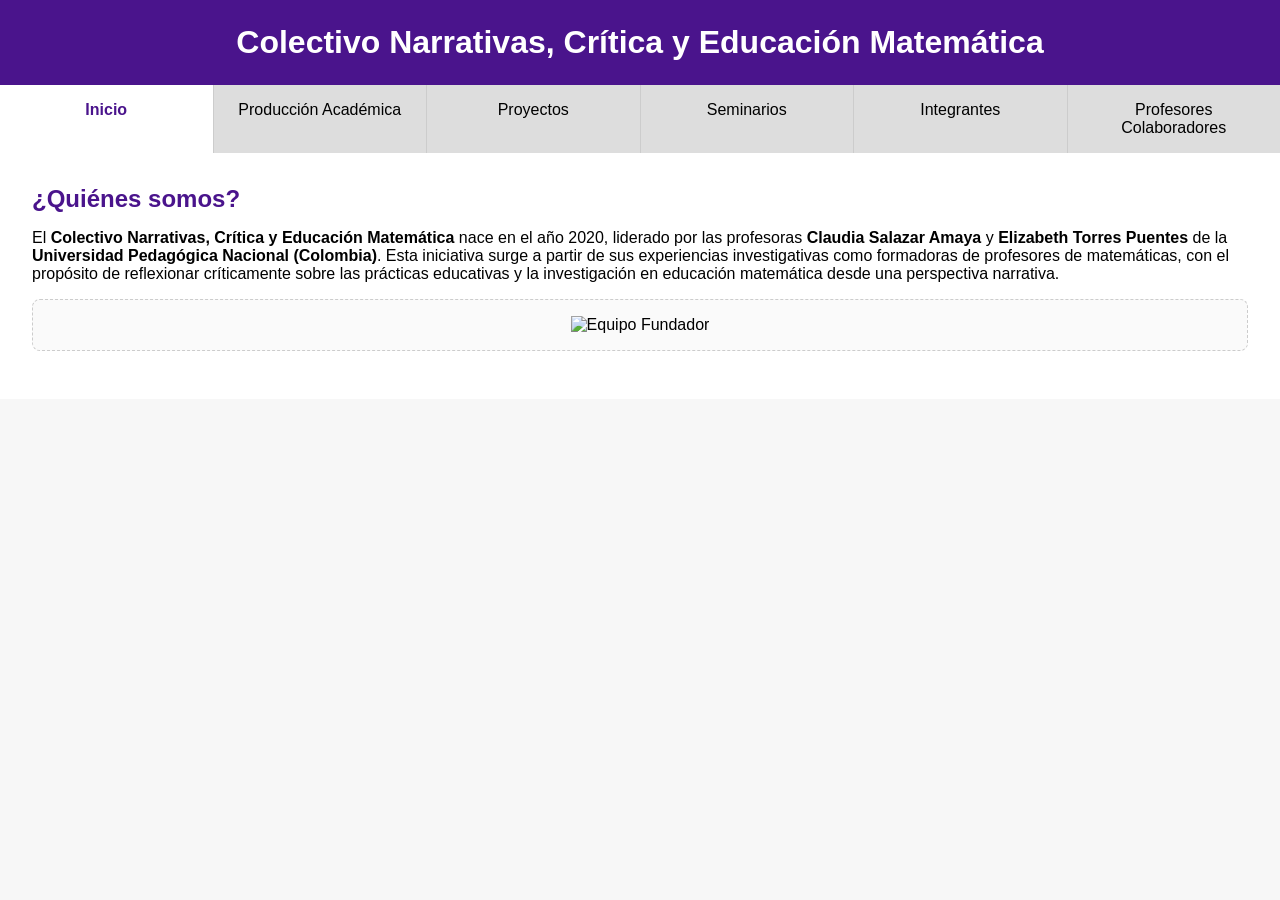
==== index.html @ fe9ee882 "Add files via upload" ====
<!DOCTYPE html>

<html lang="es">
<head>
<meta charset="utf-8"/>
<meta content="width=device-width, initial-scale=1.0" name="viewport"/>
<title>Colectivo Narrativas</title>
<style>
    :root {
      --primary-color: #4a148c;
      --secondary-color: #6a1b9a;
      --bg-color: #f7f7f7;
      --white: #ffffff;
      --gray: #eee;
    }

    * { box-sizing: border-box; margin: 0; padding: 0; }
    body { font-family: Arial, sans-serif; background: var(--bg-color); }
    header { background-color: var(--primary-color); color: var(--white); padding: 1.5rem; text-align: center; }
    .tabs {
      display: flex;
      flex-wrap: wrap;
      background: var(--gray);
    }
    .tab-button {
      flex: 1;
      padding: 1rem;
      cursor: pointer;
      text-align: center;
      background: #ddd;
      border-right: 1px solid #ccc;
      transition: background 0.3s ease;
    }
    .tab-button:last-child {
      border-right: none;
    }
    .tab-button.active {
      background: var(--white);
      font-weight: bold;
      color: var(--primary-color);
    }
    .tab-content {
      display: none;
      padding: 2rem;
      background: var(--white);
    }
    .tab-content.active {
      display: block;
    }
    .photo-placeholder, .card {
      border: 1px dashed #ccc;
      background: #fafafa;
      padding: 1rem;
      margin: 1rem 0;
      text-align: center;
      border-radius: 8px;
    }
    a {
      color: var(--primary-color);
      text-decoration: none;
    }
    a:hover {
      text-decoration: underline;
    }

    h2 {
      color: var(--primary-color);
      margin-bottom: 1rem;
    }
    h3 {
      margin-top: 1.5rem;
    }

    /* Responsive Design */
    @media (max-width: 768px) {
      .tabs {
        flex-direction: column;
      }
      .tab-button {
        border-bottom: 1px solid #ccc;
        border-right: none;
      }
    }
  </style>
<style>
.read-more-content {
    display: none;
}
.read-more-toggle {
    color: #007BFF;
    cursor: pointer;
    display: inline-block;
    margin-top: 10px;
}
.seminario-img {
   
    margin: 0px auto;
    max-width: 100%;
    height: auto;
    display: inline-block;
    vertical-align: middle;
}
</style>
<style>
    .ver-mas {
      display: block;
      color: #4a148c;
      cursor: pointer;
      margin-top: 1rem;
    }
    .contenido-expandible {
      max-height: 250px;
      overflow: hidden;
      position: relative;
      transition: max-height 0.3s ease;
    }
    .contenido-expandible.expandido {
      max-height: none;
    }
    .ver-mas::after {
      content: " [+] Ver más";
    }
    .ver-mas.expandido::after {
      content: " [-] Ver menos";
    }
  </style>
  <script>
    document.addEventListener("DOMContentLoaded", function () {
      document.querySelectorAll(".ver-mas").forEach(function (btn) {
        btn.addEventListener("click", function () {
          const content = this.previousElementSibling;
          content.classList.toggle("expandido");
          this.classList.toggle("expandido");
        });
      });
    });
  </script>


</head>
<body>
<header>
<h1>Colectivo Narrativas, Crítica y Educación Matemática</h1>
</header>
<div class="tabs">
<div class="tab-button active" onclick="showTab(event, 'inicio')">Inicio</div>
<div class="tab-button" onclick="showTab(event, 'produccion')">Producción Académica</div>
<div class="tab-button" onclick="showTab(event, 'proyectos')">Proyectos</div>
<div class="tab-button" onclick="showTab(event, 'seminarios')">Seminarios</div>
<div class="tab-button" onclick="showTab(event, 'integrantes')">Integrantes</div>
<div class="tab-button" onclick="showTab(event, 'colaboradores')">Profesores Colaboradores</div>
</div>
<div class="tab-content active" id="inicio">
<h2>¿Quiénes somos?</h2>
<p>El <strong>Colectivo Narrativas, Crítica y Educación Matemática</strong> nace en el año 2020, liderado por las profesoras <strong>Claudia Salazar Amaya</strong> y <strong>Elizabeth Torres Puentes</strong> de la <strong>Universidad Pedagógica Nacional (Colombia)</strong>. Esta iniciativa surge a partir de sus experiencias investigativas como formadoras de profesores de matemáticas, con el propósito de reflexionar críticamente sobre las prácticas educativas y la investigación en educación matemática desde una perspectiva narrativa.</p>
<div class="photo-placeholder">
<img alt="Equipo Fundador" src="index/img/fundadores.jpg" width="400"/>
</div>
</div>
<div class="tab-content" id="produccion">
<h2>Producción Académica</h2>
<h3>Elizabeth Torres Puentes</h3>
<ul>
<li><a href="https://scholar.google.com.co/citations?user=Ggi43ywAAAAJ&amp;hl=es" target="_blank">Google Scholar</a></li>
<li><a href="https://scienti.minciencias.gov.co/cvlac/visualizador/generarCurriculoCv.do?cod_rh=0001381847" target="_blank">CvLAC - Minciencias</a></li>
</ul>
<h3>Claudia Salazar Amaya</h3>
<ul>
<li><a href="https://scholar.google.es/citations?user=ewt_6wkAAAAJ&amp;hl=es" target="_blank">Google Scholar</a></li>
<li><a href="https://scienti.minciencias.gov.co/cvlac/visualizador/generarCurriculoCv.do?cod_rh=0000161152" target="_blank">CvLAC - Minciencias</a></li>
</ul>
</div>
<div class="tab-content" id="proyectos">
<h2>Proyectos de Investigación</h2>
<div class="card">
<p><strong>Proyecto:</strong> Identidades narrativas de profesores de matemáticas vinculados a programas de formación de la Universidad Pedagógica Nacional.</p>
<p><strong>Institución:</strong> Universidad Pedagógica Nacional</p>
<p><strong>Código:</strong> DMA-608-22</p>
<p><strong>Año:</strong> 2022</p>
<p><a href="http://repositorio.pedagogica.edu.co/handle/20.500.12209/18984">Ver más sobre el proyecto</a></p>
<br>
<br>
<img src="index/img/proyect 3.png">
</div>
</div>

<div class="tab-content" id="seminarios">
<h2>Seminarios Doctorales</h2>
<div class="card" style="text-align: left;">
<h3 style="color: #4a148c; font-size: 1.5rem;">Perspectiva Narrativa en educación. Aportes y posibilidades (Doctorado interinstitucional en Educación- Universidad Pedagógica Nacional- Seminario de educación y pedagogía)</h3>
<div style="font-size: 1.5rem; color: #4a148c; margin-bottom: 1rem;">2022-2</div>

<div class="contenido-expandible" id="contenido-perspectivanarrativaeneducaciónaportesyposibilidades">

        Justificación del seminario: Este seminario propone el estudio de elementos teóricos y metodológicos que
        permiten comprender los aportes y posibilidades de la perspectiva narrativa en educación. En la dimensión investigativa, reconocemos, tal como lo plantean Porta y Méndez (2021), que hoy tiene lugar una expansión de las perspectivas de la investigación social y educativa con el fin de aproximarse a la experiencia vital de los sujetos, lo que ha implicado la generación de posiciones epistemológicas disruptivas y la propuesta de metodologías e instrumentos que transforman los parámetros establecidos por la investigación clásica. De acuerdo con estos autores “en la actualidad la investigación narrativa y biográfico-narrativa permite vislumbrar territorios vitales e interdependencias plurales […] en las Ciencias Sociales en general y
        las Ciencias de la Educación en particular” (p. 335). Una perspectiva narrativa en investigación, como lo plantean estos autores, invita “[…] al retorno al sujeto y a la construcción de narrativas de manera polifónica
        desde epistemologías y metodologías con rostro humano” (Porta y Méndez, 2021, p. 335).
        La investigación desde esta perspectiva pretende superar la dicotomía entre lo subjetivo y lo institucional, por considerar que las voces de los sujetos y los contextos de actuación hacen parte de la misma realidad. También reivindica las identidades de los sujetos desde su propio valor y por tanto independiente de las miradas de los investigadores (Rivas, Márquez, Leite, Calvo, Martagón &amp; Prados, 2019). Como lo plantean Porta y Méndez (2021) “es la movilización de los propios sujetos, a partir de la invocación a
        narrar(se), que conjuga el reconocimiento de sí mismo como sujeto portador de significados, desde relatos situados que se caracterizan por dimensionalidades puestas en territorios, temporalidades y socialidades
        diversas que hacen de la experiencia la condición sensible y vital que otorga sentido a esta posición” (p. 335). Para McEwan y Egan (2012) el abandono de la narrativa durante un largo periodo de la humanidad obedece a las presunciones de verdad de la modernidad, tal como lo planteó Walter Benjamín con sus ideas acerca de la declinación del narrador como fuerza presente en el mundo moderno “[…] la verdad, para los incansables promotores de la modernidad y la racionalidad técnica, se mide con arreglo a los procedimientos estándar que exige una mirada fría y crítica dirigida al objeto de estudio. La forma narrativa, por el contrario, invita al oyente o al lector a suspender ese escepticismo y adherir al flujo narrativo de los acontecimientos como una auténtica exploración de la experiencia desde determinada perspectiva” (p. 16). De otra parte, en la dimensión pedagógica, Whyte (1981, citado por Gudmundsdottir, 2012) afirma que el vínculo entre conocimiento y práctica pedagógica solo es posible a través de la narración. Para Whyte el profesor con su práctica pedagógica puede conservar la naturalidad de las situaciones escolares e impactar determinantemente en la evolución de los procesos de enseñanza-aprendizaje, pero ello implica una estrecha vinculación entre conocimiento y práctica profesional, que solo se posibilita a través de la narración. Para McEwan (2012) “una explicación hermenéutica del raciocinio práctico […] disuelve el dualismo entre teoría y práctica” (p. 252). Así la interpretación de los relatos de los maestros permite comprender el sentido de una cierta organización de los sucesos en una secuencia temporal y resignificar las prácticas pedagógicas y las experiencias personales de tipo profesional o escolar. Esto se debe a que la narrativa se “trata no sólo de hechos, ideas o teorías, o hasta de sueños, temores y esperanzas, sino de hechos, teorías y sueños desde la perspectiva de la vida de alguien y dentro del contexto de las emociones de alguien” (McEwan y Egan, 2012, p. 10). En este sentido, asigna sentido a los acontecimientos de la experiencia docente y los inviste de coherencia, integridad, amplitud y conclusión (Gudmundsdottir, 2012). Bolívar, Segovia y Fernández (2001) señalan que las narrativas (auto) biográficas permiten elaborar mapas de las trayectorias de los profesores en los que se evidencian cadenas cronológicas de situaciones de distinta naturaleza (acontecimientos de relevancia, etc.). En estas narrativas se destacan tiempos y espacios de importancia en la historia del profesor para comprender su vida. Cabe señalar que para Ricoeur (2006) un acontecimiento no es algo que sucedió y ya, es mucho más que una ocurrencia, es eso que contribuyó al progreso de la vida que se narra y al desarrollo del relato, tanto en su comienzo como en su desenlace. En definitiva, el análisis de narrativas, en todos los campos de la vida humana, tiene que ver con la necesidad de entenderla como un acto primario de la mente transferido al arte desde la vida (McEwan &amp; Egan, 2012). En la dimensión epistemológica, Rivas y Herrera (2010) plantean la necesidad de no pensar en modelos generales sobre la realidad basados en la lógica de la ciencia como únicos argumentos para operar en el mundo. Promueven la idea de que la experiencia de los sujetos permite interpretar el mundo y concretar estos modelos generales en diferentes construcciones particulares que develan mundos posibles. Para estos autores el punto de vista narrativo “No representa construcciones preestablecidas y cerradas, sino un proceso en marcha, un modo de participación en la historia colectiva del conocimiento” (p. 18). Al respecto, Bruner (2003) afirma que en un relato subyace un modo de conocer, de tal manera que modos de narrar y de conocer se entremezclan y retoma la etimología de la palabra narrar que deriva del narrare latino, que es “aquel que sabe de un modo particular” (p. 48). Ahora bien, los relatos no solo permiten comunicar quién es el sujeto, qué hace, cómo se siente y por qué debe seguir cierto curso de acción y no otro (Mc Ewan &amp; Egan, 2012), también permiten imaginar. La imaginación narrativa tiene en cuenta la vida tal como se conoce, pero mantiene una distancia de ella; de este modo, logra tentar con posibles alternativas que la trascienden (Bruner, 2003). Para Bruner, el desconocimiento del modo de pensar narrativo se debe a que “[…] los relatos, quizá en contra de la lógica o la ciencia, tienen en conjunto la apariencia de ser demasiado sospechosos de segundas intenciones, de abrigar una finalidad específica y, en especial, de malicia” (p. 18). Es innegable que en la narrativa subyace la dimensión emotiva de la experiencia, las relaciones y singularidad de cada acción, evidenciándose la complejidad misma de la vida del narrador. Por ello, desde un modo de pensar narrativo es imposible la descomposición de las acciones en un conjunto de variables discretas, lo que sería natural en un modo atomista y formalista de ver la realidad. Al respecto, Bruner (1998) plantea “[…] como modo de conocimiento, el relato capta la riqueza y detalles de los significados en los asuntos humanos (motivaciones, sentimientos, deseos o propósitos), que no pueden ser expresados en definiciones, enunciados factuales o proposiciones abstractas, como hace el razonamiento lógico-formal” (p. 27). Por último, el seminario se hace relevante por la posibilidad que ofrece para discutir las implicaciones éticas que supone la investigación narrativa, pues en ella los participantes quedan expuestos; como lo señalan Rivas, J., Prados, M., Leite, A., Cortés, P., Márquez M., Calvo, P., Martagón V., y Acuña, M. (2020) pasan del plano íntimo a una exposición pública, ponen en juego su subjetividad, expresada en sus vidas, sus trayectorias, sus voces. Este paso de la esfera de lo íntimo a lo público puede afectar de una forma u otra a su intimidad, su imagen pública, sus responsabilidades, etc. Por lo anterior es necesario reconocer, como investigadores, un posicionamiento ético que los salvaguarde.
      
</div>
<span class="ver-mas" id="toggle-contenido-perspectivanarrativaeneducaciónaportesyposibilidades"></span>

<div class="photo-placeholder">
<img class="seminario-img" src="index/img/SEMIN/SEM 1.1.png" style="width: 300px; border-radius: 8px;"/>
<img class="seminario-img" src="index/img/SEMIN/SEM 1.2.png" style="width: 340px; border-radius: 8px;"/>
<img class="seminario-img" src="index/img/SEMIN/SEM 1.3.png" style="width: 300px; border-radius: 8px;"/>
</div>
</div>
<div class="card" style="text-align: left;">
<h3 style="color: #4a148c; font-size: 1.5rem;">Narrativas, Escuela, Experiencia e Investigación (Doctorado interinstitucional en Educación- Universidad Pedagógica Nacional- Seminario de educación y pedagogía)</h3>
<div style="font-size: 1.5rem; color: #4a148c; margin-bottom: 1rem;">2023-1</div>

<div class="contenido-expandible" id="contenido-narrativasescuelaexperienciaeinvestigación">

        Justificación del seminario: Este seminario propone el estudio de elementos teóricos y metodológicos que permitan comprender los aportes y posibilidades de la perspectiva narrativa como una forma de investigar en educación, a partir de cuatro núcleos temáticos: Narrativas, Escuela, Experiencia e Investigación.
        El primer núcleo refiere a la narrativa como generadora de conocimiento y comprensión de fenómenos a los que no podríamos aproximarnos a partir de otros modos de indagación. Al respecto, Rivas y Herrera (2010) plantean la necesidad de no pensar en modelos generales sobre la realidad basados en la lógica de la ciencia como únicos argumentos para operar en el mundo. Promueven la idea de que la experiencia de los sujetos permite interpretar el mundo y concretar estos modelos generales en diferentes construcciones particulares que develan mundos posibles. Para estos autores el punto de vista narrativo “no representa construcciones preestablecidas y cerradas, sino un proceso en marcha, un modo de participación en la historia colectiva del conocimiento” (p. 18). Al respecto, Bruner (2003) afirma que en un relato subyace un modo de conocer, de tal manera que modos de narrar y de conocer se entremezclan y retoma la etimología de la palabra narrar que deriva del narrare latino, que es “aquel que sabe de un modo particular”” (p. 48).
        En la relación narrativa y vida, se enfatiza en la idea ricoeuriana de poder trascender la vida como fenómeno biológico a partir de la narración y la interpretación. Las narrativas destacan tiempos y espacios de importancia en la vida del narrador, que a su vez es actante de su vida. Para Ricoeur (2006) un acontecimiento no es algo que sucedió y ya; es mucho más que una ocurrencia, es eso que contribuyó al progreso de la vida que se narra y al desarrollo del relato, tanto en su comienzo como en su desenlace. Además, Ricoeur (2006) afirma que la ficción presente en la narrativa contribuye a hacer de la vida, una vida humana. En definitiva, el análisis de narrativas, en todos los campos de la vida humana, tiene que ver con la necesidad de entenderla como un acto primario de la mente transferido al arte desde la vida (McEwan &amp; Egan, 2012).
        En el segundo núcleo, la escuela, se pretende reconocer la importancia de la narrativa en la configuración de identidades de los protagonistas de la escuela; para el caso de los profesores, el papel de la narración en su formación inicial y en sus múltiples refiguraciones a lo largo de su experiencia y formación continuada. Esta perspectiva narrativa pretende superar la dicotomía entre lo subjetivo y lo institucional, por considerar que las voces de los sujetos y los contextos de actuación hacen parte de la misma realidad. También reivindica las identidades de los sujetos desde su propio valor y desde sus maneras propias de interpretación (Rivas, Márquez, Leite, Calvo, Martagón &amp; Prados, 2019). Como lo plantean Porta y Méndez (2021) “es la movilización de los propios sujetos, a partir de la invocación a narrar(se), que conjuga el reconocimiento de sí mismo como sujeto portador de significados, desde relatos situados que se caracterizan por dimensionalidades puestas en territorios, temporalidades y socialidades diversas que hacen de la experiencia la condición sensible y vital que otorga sentido a esta posición” (p. 335).
        Para pensar al profesor en este núcleo, de acuerdo con Whyte (1981, citado por Gudmundsdottir, 2012) consideramos que el vínculo entre conocimiento y práctica pedagógica solo es posible a través de la narración. Para Whyte, el profesor con su práctica pedagógica puede conservar la naturalidad de las situaciones escolares e impactar determinantemente en la evolución de los procesos de enseñanza-aprendizaje, pero ello implica una estrecha vinculación entre conocimiento y práctica profesional, que solo se posibilita a través de la narración. Para McEwan (2012) “una explicación hermenéutica del raciocinio práctico […] disuelve el dualismo entre teoría y práctica” (p. 252). Así, la interpretación de los relatos de los maestros permite comprender el sentido de una cierta organización de los sucesos en una secuencia temporal y resignificar las prácticas pedagógicas y las experiencias personales de tipo profesional o escolar. Esto se debe a que la narrativa se “trata no sólo de hechos, ideas o teorías, o hasta de sueños, temores y esperanzas, sino de hechos, teorías y sueños desde la perspectiva de la vida de alguien y dentro del contexto de las emociones de alguien” (McEwan y Egan, 2012, p. 10). En este sentido, asigna sentido a los acontecimientos de la experiencia docente y los inviste de coherencia, integridad, amplitud y conclusión (Gudmundsdottir, 2012). 
        En cuanto al tercer núcleo, la experiencia, asumimos a Larrosa (2009) para plantear la experiencia como “eso que me pasa”, como acontecer de algo, que es significativo para la persona a la que le acontece, por lo cual la experiencia es propia de quien la vive. Partiendo de los planteamientos de este autor se hace énfasis en la experiencia entendida como relación con el mundo en el que estamos inmersos y desde la cual construimos un modo de estar-en–el–mundo. También se aborda la relación entre experiencia, vida y cuerpo y el papel de la mediación biográfica (Delory-Momberger, 2012); esta relación plantea “la experiencia como lo que compone una forma de vida, y el saber de experiencia como saber corporizado, incorporado, encarnado” (Larrosa, 2020, p. 27). Además, en este núcleo se aborda la relación experiencia y saber práctico, en la que la experiencia se concibe encarnada en la manera propia de cada uno de hacer las cosas; por último, se profundiza en la experiencia y la investigación, es decir, la experiencia y el pensamiento, la experiencia como interrupción de nuestro modo de estar-en–el-mundo y la necesidad de pensar. Este último punto está atravesado por la manera de decir y escribir la experiencia: “No se escribe sobre la experiencia sino desde ella” (Larrosa, 2020, p. 28). En esta última relación proponemos diálogos y distanciamientos entre interpretaciones narrativas y otros planteamientos, por ejemplo, la sistematización de experiencias como práctica y teoría para otros mundos posibles (Jara, 2018). Los anteriores planteamientos nos permitirán construir entretejidos entre experiencia y narración explicitando la importancia de aspectos como la temporalidad y la espacialidad para pensar esta dupla.
        Por su parte, en el cuarto núcleo que corresponde a la investigación, se reconoce como lo plantean Porta y Méndez (2021) que hoy tiene lugar una expansión de las perspectivas de la investigación social y educativa con el fin de aproximarse a la experiencia vital de los sujetos, lo que ha implicado la generación de posiciones epistemológicas disruptivas y la propuesta de metodologías e instrumentos que transforman los parámetros establecidos por la investigación clásica. De acuerdo con estos autores “en la actualidad la investigación narrativa y biográfico-narrativa permite vislumbrar territorios vitales e interdependencias plurales […] en las Ciencias Sociales en general y las Ciencias de la Educación en particular” (p. 335). Una perspectiva narrativa en investigación, como lo plantean estos autores, invita “[…] al retorno al sujeto y a la construcción de narrativas de manera polifónica desde epistemologías y metodologías con rostro humano” (Porta y Méndez, 2021, p. 335). En este núcleo también asumimos los planteamientos de Van Manen (2016) para pensar las formas, las relaciones y las diferencias entre aproximaciones fenomenológicas y la investigación narrativa.
        El núcleo de investigación supone pensar la posición ética del investigador, considerada como relación paritaria con el sujeto de la investigación, pues en este tipo de investigación los dos quedan expuestos. Como lo señalan Rivas y otros (2020) pasan del plano íntimo a una exposición pública, ponen en juego su subjetividad expresada en sus vidas, sus trayectorias, sus voces. Este traslado de la esfera de lo íntimo a lo público puede afectar de una forma u otra a su intimidad, su imagen pública, sus responsabilidades, etc. Por lo anterior es necesario reconocer, como investigadores, un posicionamiento ético que los salvaguarde.
    
</div>
<span class="ver-mas" id="toggle-contenido-narrativasescuelaexperienciaeinvestigación"></span>

<div class="photo-placeholder">
<img class="seminario-img" src="index/img/SEMIN/SEM 2.1.png" style="width: 300px; border-radius: 8px;"/>
<img class="seminario-img" src="index/img/SEMIN/SEM 2.3.png" style="width: 300px; border-radius: 8px;"/>
<img class="seminario-img" src="index/img/SEMIN/SEM 2.4.png" style="width: 300px; border-radius: 8px;"/>
<img class="seminario-img" src="index/img/SEMIN/SEM 2.5.png" style="width: 300px; border-radius: 8px;"/>
<img class="seminario-img" src="index/img/SEMIN/SEM 2.6.png" style="width: 300px; border-radius: 8px;"/>
<img class="seminario-img" src="index/img/SEMIN/SEM 2.7.png" style="width: 300px; border-radius: 8px;"/>
<img class="seminario-img" src="index/img/SEMIN/SEM 2.2.png" style="width: 100px; border-radius: 8px;"/>
</div>
<div class="card" style="text-align: left;">
<h3 style="color: #4a148c; font-size: 1.5rem;">Fundamentos de la investigación Narrativa (Doctorado interinstitucional en Educación- Universidad Pedagógica Nacional- Seminario de educación y pedagogía)</h3>
<div style="font-size: 1.5rem; color: #4a148c; margin-bottom: 1rem;">2023-2</div>

<div class="contenido-expandible" id="contenido-fundamentosdelainvestigaciónnarrativa">

        Este seminario propone el estudio de fundamentos que permiten comprender la perspectiva de investigación narrativa en educación, desde tres dimensiones
        a saber: investigativa, epistemológica y ética. En la dimensión investigativa, reconocemos, tal como lo plantean Porta y Méndez (2021), que hoy tiene lugar
        una expansión de las perspectivas de la investigación social y educativa con el fin de aproximarse a la experiencia vital de los sujetos, lo que ha implicado la
        generación de posiciones epistemológicas disruptivas y la propuesta de metodologías e instrumentos que transforman los parámetros establecidos por
        la investigación clásica. De acuerdo con estos autores “en la actualidad la investigación narrativa y biográfico-narrativa permite vislumbrar territorios vitales e interdependencias plurales […] en las Ciencias Sociales en general y las Ciencias de la Educación en particular” (p. 335). Una perspectiva narrativa
        en investigación, como lo plantean estos autores, invita “[…] al retorno al sujeto y a la construcción de narrativas de manera polifónica desde epistemologías y metodologías con rostro humano” (Porta y Méndez, 2021, p. 335).
        La investigación desde esta perspectiva pretende superar la dicotomía entre lo subjetivo y lo institucional, por considerar que las voces de los sujetos y los contextos de actuación hacen parte de la misma realidad. También reivindica las identidades de los sujetos desde su propio valor y por tanto independiente
        de las miradas de los investigadores (Rivas, Márquez, Leite, Calvo, Martagón &amp; Prados, 2019). Como lo plantean Porta y Méndez (2021) “es la movilización de
        los propios sujetos, a partir de la invocación a narrar(se), que conjuga el reconocimiento de sí mismo como sujeto portador de significados, desde relatos situados que se caracterizan por dimensionalidades puestas en territorios, temporalidades y socialidades diversas que hacen de la experiencia la condición sensible y vital que otorga sentido a esta posición” (p. 335).
        Para McEwan y Egan (2012) el abandono de la narrativa durante un largo periodo de la humanidad obedece a las presunciones de verdad de la modernidad, tal como lo planteó Walter Benjamín con sus ideas acerca de la declinación del narrador como fuerza presente en el mundo moderno “[…] la verdad, para los incansables promotores de la modernidad y la racionalidad técnica, se mide con arreglo a los procedimientos estándar que exige una mirada fría y crítica dirigida al objeto de estudio. La forma narrativa, por el contrario, invita al oyente o al lector a suspender ese escepticismo y adherir al flujo narrativo de los acontecimientos como una auténtica exploración de la
        experiencia desde determinada perspectiva” (p. 16).
        En la dimensión epistemológica, Rivas y Herrera (2010) plantean la necesidad de no pensar en modelos generales sobre la realidad basados en la lógica de la ciencia como únicos argumentos para operar en el mundo.
        Promueven la idea de que la experiencia de los sujetos permite interpretar el mundo y concretar estos modelos generales en diferentes construcciones particulares que develan mundos posibles. Para estos autores el punto de vista narrativo “No representa construcciones preestablecidas y cerradas, sino un proceso en marcha, un modo de participación en la historia colectiva del conocimiento” (p. 18). Al respecto, Bruner (2003) afirma que en un relato subyace un modo de conocer, de tal manera que modos de narrar y de conocer se entremezclan y retoma la etimología de la palabra narrar que deriva del narrare latino, que es “aquel que sabe de un modo particular” (p. 48). Ahora bien, los relatos no solo permiten comunicar quién es el sujeto, qué hace, cómo se siente y por qué debe seguir cierto curso de acción y no otro (Mc Ewan &amp; Egan, 2012), también permiten imaginar. La imaginación narrativa tiene en cuenta la vida tal como se conoce, pero mantiene una distancia de ella; de este modo, logra tentar con posibles alternativas que la trascienden (Bruner, 2003). Para Bruner, el desconocimiento del modo de pensar narrativo se debe a que “[…] los relatos, quizá en contra de la lógica o la ciencia, tienen en conjunto la apariencia de ser demasiado sospechosos de segundas intenciones, de abrigar una finalidad específica y, en especial, de malicia” (p. 18). Es innegable que en la narrativa subyace la dimensión emotiva de la experiencia, las relaciones y singularidad de cada acción, evidenciándose la complejidad misma de la vida del narrador. Por ello, desde un modo de pensar narrativo es imposible la descomposición de las acciones en un conjunto de variables discretas, lo que sería natural en un modo atomista y formalista de ver la realidad. Al respecto, Bruner (1998) plantea “[…] como modo de conocimiento, el relato capta la riqueza y detalles de los significados en los asuntos humanos (motivaciones, sentimientos, deseos o propósitos), que no pueden ser expresados en definiciones, enunciados factuales o proposiciones abstractas, como hace el razonamiento lógico-formal” (p. 27). Por último, el seminario se hace relevante por la posibilidad que ofrece para discutir las implicaciones éticas (dimensión ética) que supone la investigación narrativa, pues en ella los participantes quedan expuestos; como lo señalan Rivas, J., Prados, M., Leite, A., Cortés, P., Márquez M., Calvo, P., Martagón V., y Acuña, M. (2020) pasan del plano íntimo a una exposición pública, ponen en juego su subjetividad, expresada en sus vidas, sus trayectorias, sus voces. Este paso de la esfera de lo íntimo a lo público puede afectar de una forma u otra a su intimidad, su imagen pública, sus responsabilidades, etc. Por lo anterior es necesario reconocer, como investigadores, un posicionamiento ético
      
</div>
<span class="ver-mas" id="toggle-contenido-fundamentosdelainvestigaciónnarrativa"></span>

</div>
<div class="card" style="text-align: left;">
<h3 style="color: #4a148c; font-size: 1.5rem;">Incursiones de la crítica y lo político en la educación matemática y su investigación (Doctorado interinstitucional en Educación- Universidad Pedagógica Nacional- Seminario de Énfasis en educación matemática)</h3>
<div style="font-size: 1.5rem; color: #4a148c; margin-bottom: 1rem;">2024-2</div>

<div class="contenido-expandible" id="contenido-incursionesdelacríticaylopolíticoenlaeducaciónmatemáticaysuinvestigación">

       
La Teoría Crítica, desarrollada principalmente por la Escuela de Frankfurt en la primera mitad del siglo XX, es un enfoque interdisciplinario que busca comprender y criticar las formas en que la sociedad y la cultura contemporáneas mantienen y perpetúan la opresión y la injusticia. Esta perspectiva se basa en la premisa de que las estructuras sociales, políticas y económicas están imbuidas de relaciones de poder desiguales que benefician a ciertos grupos en detrimento de otros. Los teóricos críticos analizan cómo estas estructuras se reproducen a través de instituciones como los medios de comunicación, la educación y la política, y cómo estas pueden ser transformadas para promover la emancipación y la equidad. 
La Teoría Crítica se caracteriza por su enfoque en la reflexión crítica y la acción transformadora. Busca desafiar las formas dominantes de pensamiento y cuestionar las narrativas hegemónicas que legitiman la injusticia y la desigualdad. A través del análisis crítico, los teóricos críticos aspiraron a despertar la conciencia de las personas sobre las estructuras de poder y fomentar la resistencia y la lucha por la emancipación. Además, la Teoría Crítica reconoce la importancia de la praxis, la unión entre teoría y acción, para generar cambios sociales significativos y construir una sociedad más justa y democrática a lo que la educación matemática no puede ser ajena.  
A partir de la comprensión de los presupuestos de la Teoría Crítica y sus incursiones en la educación matemática, abordamos el seminario desde dos núcleos, relacionados con lo critico y lo político.
En relación con el núcleo crítico, se considera la primera ola que propone Skovsmose conformada por los trabajos experimentales en educación que incluyen la educación matemática y que se pueden considerar verdaderamente críticos. Como lo plantea Skovsmose (1999)
[...] En la medida en que tanto estudiantes como profesores adopten una orientación crítica frente al contenido tradicional y a las materias de la enseñanza, con miras a desarrollar su competencia crítica al enfocarse en problemas fuera del universo educativo, debería darse una base de apoyo para su compromiso crítico con los esfuerzos educativos y sociales comunes[...] (p.70) 
Estos trabajos se identifican con dos tripletas conceptuales fundamentales, la primera tripleta es crítica, enseñanza y matemáticas; la segunda terna es competencia crítica, distancia y compromiso críticos. En esta ola se ubican los trabajos de Damerow et al. (1974), Münzinger (Ed.) (1977), Niss (1977), Riess (Ed.) (1977), Volk (1975) y Volk (Ed.) (1979) (citados por Skovsmose, 1999, p. 69) como antecedentes de la propuesta teórica de una filosofía de la educación matemática crítica. Desde la década de los años noventa se establecieron discursos que pretendían explorar y comprender la relación entre educación matemática y democracia en el marco de estas ideas de la educación matemática crítica propuestas por Skovsmose (1999). Estas ideas relacionales se desarrollan con influencia de los trabajos de Mellin–Olsen (1977), en los que señala que la complejidad de la interpretación y el discurso educativo debe enmarcarse en un marco sociológico amplio para comprender la educación matemática. También del trabajo de Dieter Volk (1975, 1979, citado por Skovsmose,1999) quien integró una interpretación crítica de la emancipación a través de la educación matemática y se posiciona en el constructivismo para favorecer la comprensión de las matemáticas. Así, los discursos de la educación matemática crítica plantean asuntos como educación crítica, alfabetización matemática, competencias democráticas, ciudadanía, carácter crítico de las matemáticas, poder formativo de las matemáticas, no neutralidad de las matemáticas y conocer reflexivo en la práctica educativa. 
En relación con el núcleo de lo político, ubicamos la segunda ola desarrollada por Valero y colegas (2012) con una perspectiva sociopolítica o también llamada estudios de la política cultural de las matemáticas y la educación matemática, en ella se han incorporado a la red de prácticas de educación matemática aspectos relacionados con el poder que se ejerce con las matemáticas sobre las estructuras sociales. Como lo plantean Valero y Pais (2015),
Uno de los primeros puntos de una segunda ola de crítica es el cuestionamiento mismo al privilegio de las matemáticas y la educación matemática como motores de la ciencia y la vida social. Más que ver la esencia de esas formas de conocimiento como la fuente de su posición preponderante, el foco analítico se vuelca hacia el entender históricamente y en el presente la conexión entre matemáticas, educación y poder en la constitución del ser moderno, para alcanzar la promesa de una población entrenada para ser una fuerza altamente productiva para una economía global, capitalista y competitiva (Valero y Pais, 2015, citado en Valero, Andrade y Montecino, 2015, p. 299) 
En relación con estos asuntos de poder y de equidad, Popkewitz y Lindblad (2000) afirman que ciertos grupos sociales dominan y reprimen a otros grupos a través de procesos de producción cultural que se incorporan en la educación. Enfatiza en que las prácticas de enseñanza, en particular, insertan normas culturales y sociales y valores como legítimos. La consecuencia es delimitar la participación y producir patrones de marginación. La política y la mayoría de la investigación sobre la diversidad, el pluralismo cultural y los currículos eurocéntricos, giran en torno a ideas asociadas al poder. 
De acuerdo con Civil, Díez y Giménez (2007), en trabajos recientes de Educación Matemática, aparece la idea de prácticas sociales excluyentes, en ellas hay que reconocer que no son las Matemáticas por sí mismas, las que generan procesos de exclusión en el aula y en la sociedad, sino que es la misma sociedad y las prácticas sociales y de aula las que excluyen mediante el uso de las matemáticas. Knijnik (2005, citada por Civil et al., 2007), analiza dos facetas en las que se llega a excluir, y se acaba por denominar minorías a dichos grupos: una de ellas se refiere a la exclusión de grupos sociales de las matemáticas y la otra se refiere a las políticas del conocimiento que ocultan las relaciones de poder que hacen que algunos contenidos se consideren legitimados o no para estar en un currículo. En ese reconocimiento de la no neutralidad de los sistemas educativos y de la enseñanza de las matemáticas, se advierte que las prácticas matemáticas que se promueven en la escuela instauran en los estudiantes posicionamientos sobre saber legítimo, clase social, género, "raza", etnia y ciudadanía.
Cabe destacar que Skovsmose (2007), desde la perspectiva de la Educación Matemática Crítica, señala que los procesos de exclusión de la clase de matemáticas son procesos políticos, adjudicándoles dos razones: a. son evidencia de las decisiones de los estudiantes en el marco de su porvenir, y b. en la mayoría de los casos los desempeños de los niños y niñas se privatizan y personalizan a priori, en vez de considerar que sus condiciones particulares sean vistas como oportunidades para el aprendizaje en la estructura escolar. Para Valero (2002), el contexto sociopolítico es definido como el espacio sociológico de nivel macro que influye en las interacciones más focalizadas de la enseñanza y aprendizaje de las matemáticas en un nivel micro, como el salón de clase. El contexto sociopolítico debe y puede abrir puertas para que los estudiantes perciban oportunidades de aprendizaje. Lo anterior muestra que hay una necesidad constante y urgente de investigación que avance en la comprensión de las cuestiones relacionadas con la enseñanza de las matemáticas y la sociedad, considerando que la educación matemática implica relaciones desiguales de poder. Esto conduce a un interés creciente por examinar asuntos de equidad y justicia social en la enseñanza y el aprendizaje de las matemáticas.
      
</div>
<span class="ver-mas" id="toggle-contenido-incursionesdelacríticaylopolíticoenlaeducaciónmatemáticaysuinvestigación"></span>

<div style="margin-left: 400px;">
<img class="seminario-img" src="index/img/SEMIN/SEM 3.1.png" style="width: 300px; border-radius: 8px;"/>
<img class="seminario-img" src="index/img/SEMIN/SEM 3.2.png" style="width: 300px; border-radius: 8px;"/>
<img class="seminario-img" src="index/img/SEMIN/SEM 3.3.png" style="width: 300px; border-radius: 8px;"/>
</div>
</div>
</div>
<div class="card" style="text-align: left;">
<h3 style="color: #4a148c; font-size: 1.5rem;">La investigación narrativa como metodología para investigar la escuela y la educación (Doctorado interinstitucional en Educación- Universidad Pedagógica Nacional- Seminario de Énfasis en educación matemática)</h3>
<div style="font-size: 1.5rem; color: #4a148c; margin-bottom: 1rem;">2025-1</div>

<div class="contenido-expandible" id="contenido-narrativa">

     
      En este seminario comprendemos que la narrativa es generadora de conocimiento y comprensión de fenómenos a los que no podríamos aproximarnos a partir de otros modos de indagación. Es evidente la necesidad de no pensar   las realidades basadas únicamente en modelos generales que mantienen la lógica de la ciencia como argumentos para operar en el mundo, el modo de pensar narrativo, que tiene como centro la experiencia de los sujetos permite interpretar el mundo y concretar estos modelos generales en diferentes construcciones que develan mundos posibles (Rivas &amp; Herrera, 2010).   Bruner (2003) afirma que en un relato subyace un modo de conocer, de tal manera que modos de narrar y de conocer se entremezclan y retoma la etimología de la palabra narrar que deriva del narrare latino, que es “aquel que sabe de un modo particular” (p. 48). De esta manera, pensar en modo narrativo “no representa construcciones preestablecidas y cerradas, sino un proceso en marcha, un modo de participación en la historia colectiva del conocimiento” (Rivas &amp; Herrera, 2010, p. 18) 
 
      Esta manera de comprender la narrativa nos ubica de un modo particular en la investigación, según Connelly y Clandinin (1990), “la investigación narrativa es el estudio de las formas en que los seres humanos experimentamos el mundo” (p.6) y podemos decir que no solo eso, es el estudio de las formas en las que los seres humanos experimentamos el mundo y nuestra vida, podemos comprenderlo(a) y nos refiguramos en él y en ella. Desde el punto de vista metodológico, la investigación narrativa, permite recoger y sistematizar datos por medio de relatos en los que las personas cuentan su experiencia sobre el foco del estudio.  La interpretación de estos relatos implica una tarea de tipo hermenéutico (Ricoeur, 2000), que consiste en reconstruir su dinámica interna (reconocer y reconstruir los sentidos) y permitir una representación de los acontecimientos, a partir de la posibilidad de reflexión sobre sí mismo y sobre la trama de ese devenir. También se reconoce que desde las narrativas podemos lograr la comprensión de un fenómeno, pues como fue declarado por Goodson (2004), en su investigación sobre historias de vida de profesores, la vida transcurre en el marco de estructuras sociales e instituciones que la hacen ser de unos modos particulares. De manera general el giro lingüístico, el narrativo y la fenomenología hermenéutica nos permite, como lo plantea Ricoeur (1999), que el lenguaje sea mediador entre signos (que afirman la condición originariamente lingüística de la experiencia humana, en este caso, la experiencia educativa y/o escolar) y símbolos (que refieren a la comprensión particular del contexto). 
      En este seminario pretendemos declarar la importancia de la investigación narrativa en el campo educativo y profundizar en maneras teórico-metodológicas de enfrentarla. Consideramos que el habitar la escuela es una experiencia que nos atraviesa y por ello debe ser indagada desde una perspectiva narrativa. La experiencia entendida en términos de Larrosa (2020) como “eso que me pasa”, como acontecer de algo, que es significativo para la persona a la que le acontece. En definitiva, la experiencia es propia de quien la vive, es relación con el mundo en el que se está inmerso y desde el cual se construyen modos de estar-en–el–mundo. Considerar el habitar la escuela como experiencia “conlleva pensar la manera en que la escuela “compone” una forma de vida en ella, y el saber de esa experiencia como saber corporizado, incorporado, encarnado” (Larrosa, 2020, p. 27). Por lo anterior, la investigación narrativa se comprende como bisagra entre la experiencia y la investigación, es decir, la experiencia y el pensamiento, la experiencia como interrupción de nuestro modo de estar-en–el-mundo y la investigación como necesidad de pensar sobre ella.  Para Larrosa (2020) “no se escribe sobre la experiencia sino desde ella” (p. 28). 
      Reconocemos la investigación narrativa desde un modelo rizomático y por ende con muchos matices y formas de realización, una de ellas la investigación biográfica, en la que centramos nuestro interés. Como lo plantea Bolívar et al. (2001) 
      En conjunto, la investigación biográfica se ha dirigido a categorizar el curso de la vida como un proceso de individualización, poniéndolo en relación con el proceso más amplio de socialización. Las biografías son actualizaciones singulares de modelos sociales, cuyas normas y representaciones sociales han sido internalizadas de una manera particular. Ni un determinismo de las estructuras, ni la libre realización de un proyecto autónomo. (p.127) 
      En concordancia con estos planteamientos la investigación narrativa biográfica ha complejizado sus planteamientos teniendo presente como lo plantea Bolívar et al. (2001), retomando las ideas de Bourdieu, que esos acontecimientos biográficos reconstruidos en una trama narrativa son ubicaciones y desplazamientos en el espacio social; son ubicaciones y desplazamientos en “los diferentes estados sucesivos de la estructura de la distribución de las diferentes especies de capital que están en juego en el campo considerado” (p. 127). Por ello, los relatos de vida, planteaba Bourdieu, son artefactos, que podrían considerarse o estudiarse como «trayectorias», “como «serie de posiciones sucesivamente ocupadas por un mismo agente (o un mismo grupo) en un espacio en sí mismo cambiante y sometido a continuas transformaciones»” (Bolívar et al., 2001, p. 128).  
      Desde otro punto de vista, Ricoeur (2006) también plantea la complejidad de la relación narrativa y vida, enfatiza la idea de poder trascender la vida como fenómeno biológico a partir de la narración y la interpretación. Las narrativas destacan tiempos y espacios de importancia en la vida del narrador, que a su vez es actante de su vida. Para este autor un acontecimiento no es algo que sucedió y ya; es mucho más que una ocurrencia, es eso que contribuyó al progreso de la vida que se narra y al desarrollo del relato, tanto en su comienzo como en su desenlace. Además, el filósofo francés afirma que la ficción presente en la narrativa contribuye a hacer de la vida, una vida humana. En definitiva, el análisis de narrativas, en todos los campos de la vida humana, tiene que ver con la necesidad de entenderla como un acto primario de la mente transferido al arte desde la vida (McEwan &amp; Egan, 2012).  
      Por lo anterior, compartimos con Bolívar que los planteamientos de Maclntyre, Ricoeur o Bruner y también los de Bourdieu (citados por Bolívar et al., 2001), permiten pensar que no hay una esencia fija e inmutable que se desarrolla en las personas, no hay opción de pensar que desde la narración se constituyen identidades esenciales, si hay alguna idea de identidad es aquella que es producto de unidades de narración en relatos de vida. Diría Bolívar et al. (2001) “La historia de vida, y la propia identidad personal, no es más que la reflexión del sujeto sobre los sucesivos escenarios recorridos, en orden a su autodefinición en la unidad de un relato” (p. 128). 
      Reconocemos como lo plantean Porta y Méndez (2021) que hoy tiene lugar una expansión de las perspectivas de la investigación social y educativa con el fin de aproximarse a la experiencia vital de los sujetos, lo que ha implicado la generación de posiciones epistemológicas disruptivas y la propuesta de metodologías e instrumentos que transforman los parámetros establecidos por la investigación clásica. De acuerdo con estos autores “en la actualidad la investigación narrativa y biográfico-narrativa permite vislumbrar territorios vitales e interdependencias plurales […] en las Ciencias Sociales en general y las Ciencias de la Educación en particular” (p. 335). Una perspectiva narrativa en investigación, como lo plantean estos autores, invita “[…] al retorno al sujeto y a la construcción de narrativas de manera polifónica desde epistemologías y metodologías con rostro humano” (Porta &amp; Méndez, 2021, p. 335). Esta perspectiva narrativa pretende superar la dicotomía entre lo subjetivo y lo institucional, por considerar que las voces de los sujetos y los contextos de actuación hacen parte de la misma realidad. También reivindica las identidades de los sujetos desde su propio valor y desde sus maneras propias de interpretación (Rivas et al., 2019). Como lo plantean Porta y Méndez (2021) “es la movilización de los propios sujetos, a partir de la invocación a narrar(se), que conjuga el reconocimiento de sí mismo como sujeto portador de significados, desde relatos situados que se caracterizan por dimensionalidades puestas en territorios, temporalidades y socialidades diversas que hacen de la experiencia la condición sensible y vital que otorga sentido a esta posición” (p. 335). 
      Reconocemos que lo metodológico es “un escenario complejo centrado en el encuentro intersubjetivo, desde una perspectiva horizontal, colaborativa y participativa. La complejidad epistemológica en que nos movemos tiene en cuenta las diversas formas de conocimiento colectivas que actúan en escenarios socioculturales […]” (Rivas et al., 2019. p. 71). Este encuentro intersubjetivo exige la creación de “[...] estrategias deliberativas y dialógicas, de forma compartida, tanto para la elaboración como para la interpretación de estas narraciones” (Rivas et al., 2019, p. 71).   
      Este seminario propone el estudio de elementos teóricos y metodológicos que permitan comprender los aportes y posibilidades de la perspectiva narrativa como una forma de investigar en educación, decantando tres posibilidades desde la investigación narrativa: perspectiva hermenéutico-narrativa, metodología la historia oral y la propuesta de metodología Hermenéutica (PINH) 
      La primera posibilidad refiere a la perspectiva hermenéutico-narrativa propuesta por Lozano y Morón (2009) y usada en la investigación biográfica. Desde esta perspectiva se considera que los informantes hablan desde ellos mismos, sin desconocer su subjetividad. Esta característica de subjetividad es de gran interés debido a que “permite tratar las preocupaciones que normalmente quedan excluidas de la ciencia normal, es una nueva forma de investigación científica humanizada expresada bajo la narrativa y la biografía” (p. 108). Estos autores incluyen dos subtipos de análisis: paradigmático de datos narrativos y narrativo propiamente dicho. El primero “realiza el análisis en función de tipologías paradigmáticas, taxonomías o categorías, para llegar a determinadas generalizaciones del grupo estudiado” (p. 108). El segundo “supone la narración de una trama o argumento, mediante un relato narrativo que torna significativos los datos. No se buscan elementos comunes, sino elementos singulares que configuran la historia (p. 108). Estos autores atribuyen las diferencias de estos dos subtipos al debate establecido entre el paradigma lógico-científico y el modo narrativo, que tiene implicaciones sobre la validez de estos tipos de investigación. Sin embargo, Lozano y Morón (2009) identifican una vía intermedia entre el análisis paradigmático y el análisis narrativo apoyada en las ideas de Geertz (1994) que plantea una reorganización de las categorías “de un modo tal que puedan divulgarse más allá de los contextos en los que se gestaron y adquirieron sentido originalmente con el fin de encontrar afinidades y señalar diferencias” (Lozano &amp; Morón, 2009, p. 109). 
      Por otra parte, esta propuesta se integra con los planteamientos de doble hermenéutica propuestos por Giddens (Ortiz, 1999) para la consecución genuina de una comunión cognitiva entre el investigador y los participantes de la investigación y de arco hermenéutico propuesto por Ricoeur (1995); para quien la interpretación es “la alternancia de fases de comprensión y de fases de explicación a lo largo de un único ‘arco hermenéutico’” (p. 24) y “si la comprensión precede, acompaña y envuelve la explicación, ésta a su vez desarrolla analíticamente la comprensión” (p. 26). 
      La segunda posibilidad corresponde a la metodología la historia oral y se sustenta en las tres características que Thompson (1988, citado por Garnica, 2003) atribuye a las evidencias orales como aproximación histórica (Garnica, 2003): a. la oralidad permite rescatar elementos que son inaccesibles en otras formas de recolección de información, les otorga características más dinámicas y vívidas b. los elementos que se acopian con la oralidad permiten entender, corregir y complementar otras formas de registro; c. la evidencia oral evita que los protagonistas de la historia sean entendidos en la distancia y re-elaborados en una “forma erudita de ficción”, transforma “objetos” de estudio en “sujetos” de estudio (Garnica, 2011). 
      El investigador a partir de entrevistas a los profesores accede a sus narraciones, partiendo de concebirlas como “enunciados en perspectiva”, cuya función es preservar la voz de los informantes. Garnica aclara que las estrategias usadas para evocar los sucesos consisten en: observar fotografías, videos, entre otros registros visuales, es decir, todas estrategias narrativas. En estos estudios la historia oral es considerada como un enfoque de investigación cualitativo que relaciona la oralidad y la memoria. 
      La tercera posibilidad que abordaremos es la propuesta de metodología Hermenéutica (PINH) en la que se asumen momentos específicos, en los que se realiza un nivel de recolección, organización y sistematización, lo que corresponde a una dinámica propia del círculo hermenéutico (Quintero, 2018). Los momentos propuestos desde esta perspectiva son:
      Registro de codificación. El tema, problema y/o los objetivos de investigación orientan la estrategia de recolección de información narrativa que sea pertinente.
      Nivel textual: Pre-concepción de la trama narrativa. En este momento se construye una red con los aspectos que conforman la trama (acontecimientos, las acciones y/o experiencias). “En este nivel textual identificamos tres tipos de referencias encargadas de otorgar el carácter de inteligibilidad a la narrativa. Éstas son: hechos, temporalidades y espacialidades (…) En estas pre-concepciones encontramos la respuesta a interrogantes tales como: ¿qué?, ¿por qué?, ¿cómo?, ¿cuándo? y ¿dónde?, entre otros” (Quintero, 2018, p. 2).   
      Nivel contextual de la trama narrativa. En este momento, el análisis se centra en la fuerza narrativa dada por el sujeto de la enunciación a sus acciones.  Esta fuerza narrativa se entiende como el uso comunicativo y/o expresivo empleado por el sujeto de la enunciación para referirse a lo que con “el lenguaje hace” y a “lo que hace con lo que dice”. En otras palabras, con el lenguaje hacemos y decimos cosas, lo que implica una correspondencia entre lenguaje y mundo; correspondencia que incluye al “Otro” el cual hace parte de mi acción social y de “mi mundo subjetivo”. Desde nuestro nacimiento hemos sido arrojados a las redes de interlocución o redes narrativas las cuales re-estructuramos a lo largo de nuestra vida por nuestras relaciones con los “Otros”” (Quintero 2018, p. 9). En este momento se presentan dos fuerzas presentes en el relato: Las fuerzas narrativas referentes a los compromisos, se refiere a las frases usadas por quien relata para comprometerse, prometer, hacer pactos, etc. “Estos enunciados o emisiones se valoran como morales en la medida en que: a) son emitidos por un sujeto moral; b) se refieren a los comportamientos de los sujetos; c) indican una intención moral; d) señalan una actitud moral” (Quintero, 2018, p. 10); y Las fuerzas enunciativas metafóricas, refieren al uso de metáforas que ayudan a explicar la experiencia. Mientras que las fuerzas narrativas simbólicas refieren a la forma mítica que se usa para narrar algunos acontecimientos.  
      Nivel metatextual: reconfiguración de la trama narrativa. En este momento se hace una “nueva lectura”, a partir de los momentos anteriores, donde se reconfigura la experiencia.  
      “En este nivel la polifonía discursiva guía la escritura en la que se reconfigura la trama narrativa confiriéndole a la narrativa su carácter de pluralidad, porque nos revelamos como sujetos narrativos irreductibles e inconfundibles. En este nivel, la polifonía da cuenta de que las narrativas no son simples historias, sino un conjunto interrelacionado de creencias, normas, ideologías las cuales son reveladas por el investigador y narradas en trama narrativa reconfigurada” (Quintero, 2018, p. 15). 
      Consideramos que estas tres posibilidades metodológicas de la investigación narrativa permiten reconocer la importancia de la narrativa en la en la comprensión de aquello que acontece en la escuela y en la configuración de identidades de los que la habitan; para el caso de los profesores, el papel de la narración en su formación y en sus múltiples refiguraciones a lo largo de su experiencia y formación continuada.
      A su vez, de acuerdo con Whyte (1981, citado por Gudmundsdottir, 2012) planteamos que el vínculo entre conocimiento y práctica pedagógica del profesor solo es posible a través de la narración. Para Whyte, el profesor con su práctica pedagógica puede conservar la naturalidad de las situaciones escolares e impactar determinantemente en la evolución de los procesos de enseñanza-aprendizaje, pero ello implica una estrecha vinculación entre conocimiento y práctica profesional, que solo se posibilita a través de la narración. Para McEwan (2012) “una explicación hermenéutica del raciocinio práctico […] disuelve el dualismo entre teoría y práctica” (p. 252). Así, la interpretación de los relatos de los maestros permite comprender el sentido de una cierta organización de los sucesos en una secuencia temporal y resignificar las prácticas pedagógicas y las experiencias personales de tipo profesional o escolar. Esto se debe a que la narrativa se “trata no sólo de hechos, ideas o teorías, o hasta de sueños, temores y esperanzas, sino de hechos, teorías y sueños desde la perspectiva de la vida de alguien y dentro del contexto de las emociones de alguien” (McEwan &amp; Egan, 2012, p. 10). En este sentido, asigna sentido a los acontecimientos de la vida del profesor y los inviste de coherencia, integridad, amplitud y conclusión (Gudmundsdottir, 2012). 
      Por último, toda investigación supone pensar la posición ética del investigador, considerada como relación paritaria con el sujeto de la investigación, pues en este tipo de investigación los dos quedan expuestos. Como lo señalan Rivas et al. (2020b) pasan del plano íntimo a una exposición pública, ponen en juego su subjetividad expresada en sus vidas, sus trayectorias, sus voces. Este traslado de la esfera de lo íntimo a lo público puede afectar de una forma u otra a su intimidad, su imagen pública, sus responsabilidades, etc.
    
</div>
<span class="ver-mas" id="toggle-narrativa"></span>

<div class="photo-placeholder">
<img class="seminario-img" src="index/img/SEMIN/SEM 4.2.png" style="width: 300px; border-radius: 8px;"/>
<img class="seminario-img" src="index/img/SEMIN/SEM 4.3.png" style="width: 300px; border-radius: 8px;"/>
<img class="seminario-img" src="index/img/SEMIN/SEM 4.4.png" style="width: 300px; border-radius: 8px;"/>
<img class="seminario-img" src="index/img/SEMIN/SEM 4.1.png" style="width: 270px; border-radius: 8px;"/>
</div>
</div>
</div>
<div class="tab-content" id="integrantes">
<h2>Integrantes</h2>
<div style="overflow-x: auto;">
<table style="width: 100%; border-collapse: collapse; background: white;">
<thead style="background-color: #6a1b9a; color: white;">
<tr>
<th style="border: 1px solid #ccc; padding: 10px;">Línea</th>
<th style="border: 1px solid #ccc; padding: 10px;">Nombre del doctorando</th>
<th style="border: 1px solid #ccc; padding: 10px;">Título de la tesis</th>
<th style="border: 1px solid #ccc; padding: 10px;">Enlace CvLAC</th>
</tr>
</thead>
<tbody>
<tr>
<td rowspan="5" style="border: 1px solid #ccc; padding: 10px;">Crítica y Justicia Social en educación matemática</td>
<td style="border: 1px solid #ccc; padding: 10px;">Cindy Yesenia Indaburo</td>
<td style="border: 1px solid #ccc; padding: 10px;">Las refiguracion(es) de subjetividad(es) política(s) de profesores de
              matemáticas: historias de vida y escenarios colectivos</td>
<td style="border: 1px solid #ccc; padding: 10px;"><a href="https://scienti.minciencias.gov.co/cvlac/visualizador/generarCurriculoCv.do?cod_rh=0001543950" target="_blank">Ver CvLAC</a></td>
</tr>
<tr>
<td style="border: 1px solid #ccc; padding: 10px;">Lesly Tatiana Galvis Bejarano</td>
<td style="border: 1px solid #ccc; padding: 10px;">Características de las prácticas investigativas enmarcadas en la Educación Matemática Crítica (EMC) en el contexto colombiano</td>
<td style="border: 1px solid #ccc; padding: 10px;"><a href="https://scienti.minciencias.gov.co/cvlac/visualizador/generarCurriculoCv.do?cod_rh=0001213857" target="_blank">Ver CvLAC</a></td>
</tr>
<tr>
<td style="border: 1px solid #ccc; padding: 10px;">Yessica Paola Sánchez Naranjo</td>
<td style="border: 1px solid #ccc; padding: 10px;">La configuración de subjetividades políticas en la era digital: desafíos para la formación ciudadana crítica en el marco de los enfoques sociopolíticos de la educación matemática</td>
<td style="border: 1px solid #ccc; padding: 10px;"><a href="https://scienti.minciencias.gov.co/cvlac/visualizador/generarCurriculoCv.do?cod_rh=0000127614" target="_blank">Ver CvLAC</a></td>
</tr>
<tr>
<td style="border: 1px solid #ccc; padding: 10px;">Claudia Mayerly Sarmiento Martín</td>
<td style="border: 1px solid #ccc; padding: 10px;">POSICIONAMIENTOS, ACCIONES E INTENCIONES: Prácticas pedagógicas de maestros que enseñan matemáticas en zonas de conflicto armado en Colombia.</td>
<td style="border: 1px solid #ccc; padding: 10px;"><a href="https://scienti.minciencias.gov.co/cvlac/visualizador/generarCurriculoCv.do?cod_rh=0001543644" target="_blank">Ver CvLAC</a></td>
</tr>
<tr>
<td style="border: 1px solid #ccc; padding: 10px;">José Antonio Rodríguez Suárez</td>
<td style="border: 1px solid #ccc; padding: 10px;">SUBJETIVIDAD POLÍTICA Y DIDÁCTICA CRÍTICA EN PRÁCTICAS MATEMÁTICAS ESCOLARES DE EDUCADORES MATEMÁTICOS CRÍTICOS</td>
<td style="border: 1px solid #ccc; padding: 10px;"><a href="https://scienti.minciencias.gov.co/cvlac/visualizador/generarCurriculoCv.do?cod_rh=0000730645" target="_blank">Ver CvLAC</a></td>
</tr>
<tr>
<td rowspan="1" style="border: 1px solid #ccc; padding: 10px;">Narrativa y Diversidad en educación matemática</td>
<td style="border: 1px solid #ccc; padding: 10px;">Elisandra Pérez</td>
<td style="border: 1px solid #ccc; padding: 10px;">La intersección de la literatura y las matemáticas: Un análisis de la representación de conceptos matemáticos en la literatura de ciencia ficción.</td>
<td style="border: 1px solid #ccc; padding: 10px;"><a href="https://scienti.minciencias.gov.co/cvlac/visualizador/generarCurriculoCv.do?cod_rh=0002099120" target="_blank">Ver CvLAC</a></td>
</tr>
</tbody>
</table>
</div>
</div>
<div class="tab-content" id="colaboradores">
<h2>Profesores Colaboradores</h2>
<div style="display: flex; flex-wrap: wrap; gap: 1rem; justify-content: center;">
<div class="photo-placeholder" style="flex: 1 1 250px;">
<img alt="Profesores 1" src="index/img/INVITDOS/inv1.jpeg" style="width: 400px; border-radius: 8px;">
<p>Porfesor Javier Lesama Doctor en Ciencias con Especialidad en Matemática Educativa y Magíster en Ciencias con Especialidad en Matemática Educativa del Centro de Investigación y de Estudios Avanzados del Instituto Politécnico Nacional (Cinvestav - IPN). Profesor titular del Centro de Investigación en Ciencia Aplicada y Tecnología Avanzada (CICATA - IPN).</p>
</img></div>
<div class="photo-placeholder" style="flex: 1 1 250px;">
<img alt="Profesores 2" src="index/img/INVITDOS/inv2.jpeg" style="width: 400px; border-radius: 8px;">
<p>Profesor José Torres  Doctor en Estudios Sociales de la Universidad Distrital Francisco José de Caldas. Profesor e investigador de la Universidad Distrital Francisco José de Caldas, Bogotá, Colombia.</p>
</img></div>
<div class="photo-placeholder" style="flex: 1 1 250px;">
<img alt="Profesores 3" src="index/img/INVITDOS/inv3.jpeg" style="width: 400px; border-radius: 8px;">
<p>Filipe Fernandes Doctor en Educación Matemática por la Universidade Estadual Paulista Júlio de Mesquita Filho, con pasantía en la Universidad de Barcelona (España). Es Profesor de la Facultad de Educación de la Universidad Federal de Minas Gerais (UFMG), donde actúa en cursos de pregrado destinados a la formación de docentes que enseñan matemáticas y en el Programa de Postgrado en Educación: conocimiento e inclusión social. Miembro del Grupo de Investigación en Historia Oral y Educación Matemática (GHOEM)</p>
</img></div>
<div class="photo-placeholder" style="flex: 1 1 250px;">
<img alt="Profesor 4" src="index/img/INVITDOS/inv4.jpeg" style="width: 400px; border-radius: 8px;">
<p>Luz Valoyes Chávez es Ph.D., Learning, Teaching and Curriculum (Mathematics Education). Es profesora asociada en la Universidad Católica de Temuco e investigadora asociada en el Centro de Investigación Avanzada en Educación-Universidad de Chile. Su investigación se centra en los procesos de racialización y justicia racial en la educación matemática en América Latina.</p>
</img></div>
<div class="photo-placeholder" style="flex: 1 1 250px;">
<img alt="Profesor 6" src="index/img/INVITDOS/inv7.jpeg" style="width: 400px; border-radius: 8px;">
<p style="margin-left: 500px;margin-right: 500px;">Porfesora Diana Gil Chaves Doctora en Educación con Énfasis en Educación Matemáticas por la Universidad Distrital Francisco José de Caldas. Docente la Facultad de Ciencias y Educación de la Universidad Distrital en el programa de Licenciatura en Matemáticas.</p>
</img></div>
</div>
</div>
<script>
    function showTab(event, id) {
      document.querySelectorAll('.tab-content').forEach(tab => tab.classList.remove('active'));
      document.querySelectorAll('.tab-button').forEach(button => button.classList.remove('active'));
      document.getElementById(id).classList.add('active');
      event.target.classList.add('active');
    }
  </script>
<script>
function toggleReadMore(element) {
    const content = element.previousElementSibling;
    const isHidden = content.style.display === 'none' || content.style.display === '';
    if (isHidden) {
        content.style.display = 'inline';
        element.textContent = 'Leer menos';
    } else {
        content.style.display = 'none';
        element.textContent = 'Leer más';
    }
}
</script>
<script>
  const contenidoNarrativa = document.getElementById('contenido-narrativa');
  const toggleNarrativa = document.getElementById('toggle-narrativa');

  const textoOriginal = contenidoNarrativa.innerHTML;
  const palabras = textoOriginal.split(/\s+/);
  const limite = 700;
  let expandido = false;

  if (palabras.length > limite) {
    const textoRecortado = palabras.slice(0, limite).join(' ') + '...';
    contenidoNarrativa.innerHTML = textoRecortado;

    toggleNarrativa.addEventListener('click', () => {
      if (!expandido) {
        contenidoNarrativa.innerHTML = textoOriginal;
        toggleNarrativa.textContent = 'Ver menos';
        expandido = true;
      } else {
        contenidoNarrativa.innerHTML = textoRecortado;
        toggleNarrativa.textContent = 'Ver más';
        expandido = false;
      }
    });
  } else {
    toggleNarrativa.style.display = 'none';
  }
</script>

<script>
  const contenido-fundamentosdelainvestigaciónnarrativa = document.getElementById('contenido-fundamentosdelainvestigaciónnarrativa');
  const toggle-contenido-fundamentosdelainvestigaciónnarrativa = document.getElementById('toggle-contenido-fundamentosdelainvestigaciónnarrativa');

  const textoOriginal_contenido-fundamentosdelainvestigaciónnarrativa = contenido-fundamentosdelainvestigaciónnarrativa.innerHTML;
  const palabras_contenido-fundamentosdelainvestigaciónnarrativa = textoOriginal_contenido-fundamentosdelainvestigaciónnarrativa.split(/\s+/);
  const limite_contenido-fundamentosdelainvestigaciónnarrativa = 700;
  let expandido_contenido-fundamentosdelainvestigaciónnarrativa = false;

  if (palabras_contenido-fundamentosdelainvestigaciónnarrativa.length > limite_contenido-fundamentosdelainvestigaciónnarrativa) {
    const textoRecortado = palabras_contenido-fundamentosdelainvestigaciónnarrativa.slice(0, limite_contenido-fundamentosdelainvestigaciónnarrativa).join(' ') + '...';
    contenido-fundamentosdelainvestigaciónnarrativa.innerHTML = textoRecortado;

    toggle-contenido-fundamentosdelainvestigaciónnarrativa.addEventListener('click', () => {
      if (!expandido_contenido-fundamentosdelainvestigaciónnarrativa) {
        contenido-fundamentosdelainvestigaciónnarrativa.innerHTML = textoOriginal_contenido-fundamentosdelainvestigaciónnarrativa;
        toggle-contenido-fundamentosdelainvestigaciónnarrativa.textContent = 'Ver menos';
        expandido_contenido-fundamentosdelainvestigaciónnarrativa = true;
      } else {
        contenido-fundamentosdelainvestigaciónnarrativa.innerHTML = textoRecortado;
        toggle-contenido-fundamentosdelainvestigaciónnarrativa.textContent = 'Ver más';
        expandido_contenido-fundamentosdelainvestigaciónnarrativa = false;
      }
    });
  } else {
    toggle-contenido-fundamentosdelainvestigaciónnarrativa.style.display = 'none';
  }
</script>

<script>
  const contenido-narrativasescuelaexperienciaeinvestigación = document.getElementById('contenido-narrativasescuelaexperienciaeinvestigación');
  const toggle-contenido-narrativasescuelaexperienciaeinvestigación = document.getElementById('toggle-contenido-narrativasescuelaexperienciaeinvestigación');

  const textoOriginal_contenido-narrativasescuelaexperienciaeinvestigación = contenido-narrativasescuelaexperienciaeinvestigación.innerHTML;
  const palabras_contenido-narrativasescuelaexperienciaeinvestigación = textoOriginal_contenido-narrativasescuelaexperienciaeinvestigación.split(/\s+/);
  const limite_contenido-narrativasescuelaexperienciaeinvestigación = 700;
  let expandido_contenido-narrativasescuelaexperienciaeinvestigación = false;

  if (palabras_contenido-narrativasescuelaexperienciaeinvestigación.length > limite_contenido-narrativasescuelaexperienciaeinvestigación) {
    const textoRecortado = palabras_contenido-narrativasescuelaexperienciaeinvestigación.slice(0, limite_contenido-narrativasescuelaexperienciaeinvestigación).join(' ') + '...';
    contenido-narrativasescuelaexperienciaeinvestigación.innerHTML = textoRecortado;

    toggle-contenido-narrativasescuelaexperienciaeinvestigación.addEventListener('click', () => {
      if (!expandido_contenido-narrativasescuelaexperienciaeinvestigación) {
        contenido-narrativasescuelaexperienciaeinvestigación.innerHTML = textoOriginal_contenido-narrativasescuelaexperienciaeinvestigación;
        toggle-contenido-narrativasescuelaexperienciaeinvestigación.textContent = 'Ver menos';
        expandido_contenido-narrativasescuelaexperienciaeinvestigación = true;
      } else {
        contenido-narrativasescuelaexperienciaeinvestigación.innerHTML = textoRecortado;
        toggle-contenido-narrativasescuelaexperienciaeinvestigación.textContent = 'Ver más';
        expandido_contenido-narrativasescuelaexperienciaeinvestigación = false;
      }
    });
  } else {
    toggle-contenido-narrativasescuelaexperienciaeinvestigación.style.display = 'none';
  }
</script>

<script>
  const contenido-incursionesdelacríticaylopolíticoenlaeducaciónmatemáticaysuinvestigación = document.getElementById('contenido-incursionesdelacríticaylopolíticoenlaeducaciónmatemáticaysuinvestigación');
  const toggle-contenido-incursionesdelacríticaylopolíticoenlaeducaciónmatemáticaysuinvestigación = document.getElementById('toggle-contenido-incursionesdelacríticaylopolíticoenlaeducaciónmatemáticaysuinvestigación');

  const textoOriginal_contenido-incursionesdelacríticaylopolíticoenlaeducaciónmatemáticaysuinvestigación = contenido-incursionesdelacríticaylopolíticoenlaeducaciónmatemáticaysuinvestigación.innerHTML;
  const palabras_contenido-incursionesdelacríticaylopolíticoenlaeducaciónmatemáticaysuinvestigación = textoOriginal_contenido-incursionesdelacríticaylopolíticoenlaeducaciónmatemáticaysuinvestigación.split(/\s+/);
  const limite_contenido-incursionesdelacríticaylopolíticoenlaeducaciónmatemáticaysuinvestigación = 700;
  let expandido_contenido-incursionesdelacríticaylopolíticoenlaeducaciónmatemáticaysuinvestigación = false;

  if (palabras_contenido-incursionesdelacríticaylopolíticoenlaeducaciónmatemáticaysuinvestigación.length > limite_contenido-incursionesdelacríticaylopolíticoenlaeducaciónmatemáticaysuinvestigación) {
    const textoRecortado = palabras_contenido-incursionesdelacríticaylopolíticoenlaeducaciónmatemáticaysuinvestigación.slice(0, limite_contenido-incursionesdelacríticaylopolíticoenlaeducaciónmatemáticaysuinvestigación).join(' ') + '...';
    contenido-incursionesdelacríticaylopolíticoenlaeducaciónmatemáticaysuinvestigación.innerHTML = textoRecortado;

    toggle-contenido-incursionesdelacríticaylopolíticoenlaeducaciónmatemáticaysuinvestigación.addEventListener('click', () => {
      if (!expandido_contenido-incursionesdelacríticaylopolíticoenlaeducaciónmatemáticaysuinvestigación) {
        contenido-incursionesdelacríticaylopolíticoenlaeducaciónmatemáticaysuinvestigación.innerHTML = textoOriginal_contenido-incursionesdelacríticaylopolíticoenlaeducaciónmatemáticaysuinvestigación;
        toggle-contenido-incursionesdelacríticaylopolíticoenlaeducaciónmatemáticaysuinvestigación.textContent = 'Ver menos';
        expandido_contenido-incursionesdelacríticaylopolíticoenlaeducaciónmatemáticaysuinvestigación = true;
      } else {
        contenido-incursionesdelacríticaylopolíticoenlaeducaciónmatemáticaysuinvestigación.innerHTML = textoRecortado;
        toggle-contenido-incursionesdelacríticaylopolíticoenlaeducaciónmatemáticaysuinvestigación.textContent = 'Ver más';
        expandido_contenido-incursionesdelacríticaylopolíticoenlaeducaciónmatemáticaysuinvestigación = false;
      }
    });
  } else {
    toggle-contenido-incursionesdelacríticaylopolíticoenlaeducaciónmatemáticaysuinvestigación.style.display = 'none';
  }
</script>

<script>
  const contenido-perspectivanarrativaeneducaciónaportesyposibilidades = document.getElementById('contenido-perspectivanarrativaeneducaciónaportesyposibilidades');
  const toggle-contenido-perspectivanarrativaeneducaciónaportesyposibilidades = document.getElementById('toggle-contenido-perspectivanarrativaeneducaciónaportesyposibilidades');

  const textoOriginal_contenido-perspectivanarrativaeneducaciónaportesyposibilidades = contenido-perspectivanarrativaeneducaciónaportesyposibilidades.innerHTML;
  const palabras_contenido-perspectivanarrativaeneducaciónaportesyposibilidades = textoOriginal_contenido-perspectivanarrativaeneducaciónaportesyposibilidades.split(/\s+/);
  const limite_contenido-perspectivanarrativaeneducaciónaportesyposibilidades = 700;
  let expandido_contenido-perspectivanarrativaeneducaciónaportesyposibilidades = false;

  if (palabras_contenido-perspectivanarrativaeneducaciónaportesyposibilidades.length > limite_contenido-perspectivanarrativaeneducaciónaportesyposibilidades) {
    const textoRecortado = palabras_contenido-perspectivanarrativaeneducaciónaportesyposibilidades.slice(0, limite_contenido-perspectivanarrativaeneducaciónaportesyposibilidades).join(' ') + '...';
    contenido-perspectivanarrativaeneducaciónaportesyposibilidades.innerHTML = textoRecortado;

    toggle-contenido-perspectivanarrativaeneducaciónaportesyposibilidades.addEventListener('click', () => {
      if (!expandido_contenido-perspectivanarrativaeneducaciónaportesyposibilidades) {
        contenido-perspectivanarrativaeneducaciónaportesyposibilidades.innerHTML = textoOriginal_contenido-perspectivanarrativaeneducaciónaportesyposibilidades;
        toggle-contenido-perspectivanarrativaeneducaciónaportesyposibilidades.textContent = 'Ver menos';
        expandido_contenido-perspectivanarrativaeneducaciónaportesyposibilidades = true;
      } else {
        contenido-perspectivanarrativaeneducaciónaportesyposibilidades.innerHTML = textoRecortado;
        toggle-contenido-perspectivanarrativaeneducaciónaportesyposibilidades.textContent = 'Ver más';
        expandido_contenido-perspectivanarrativaeneducaciónaportesyposibilidades = false;
      }
    });
  } else {
    toggle-contenido-perspectivanarrativaeneducaciónaportesyposibilidades.style.display = 'none';
  }
</script>

</body>

</html>
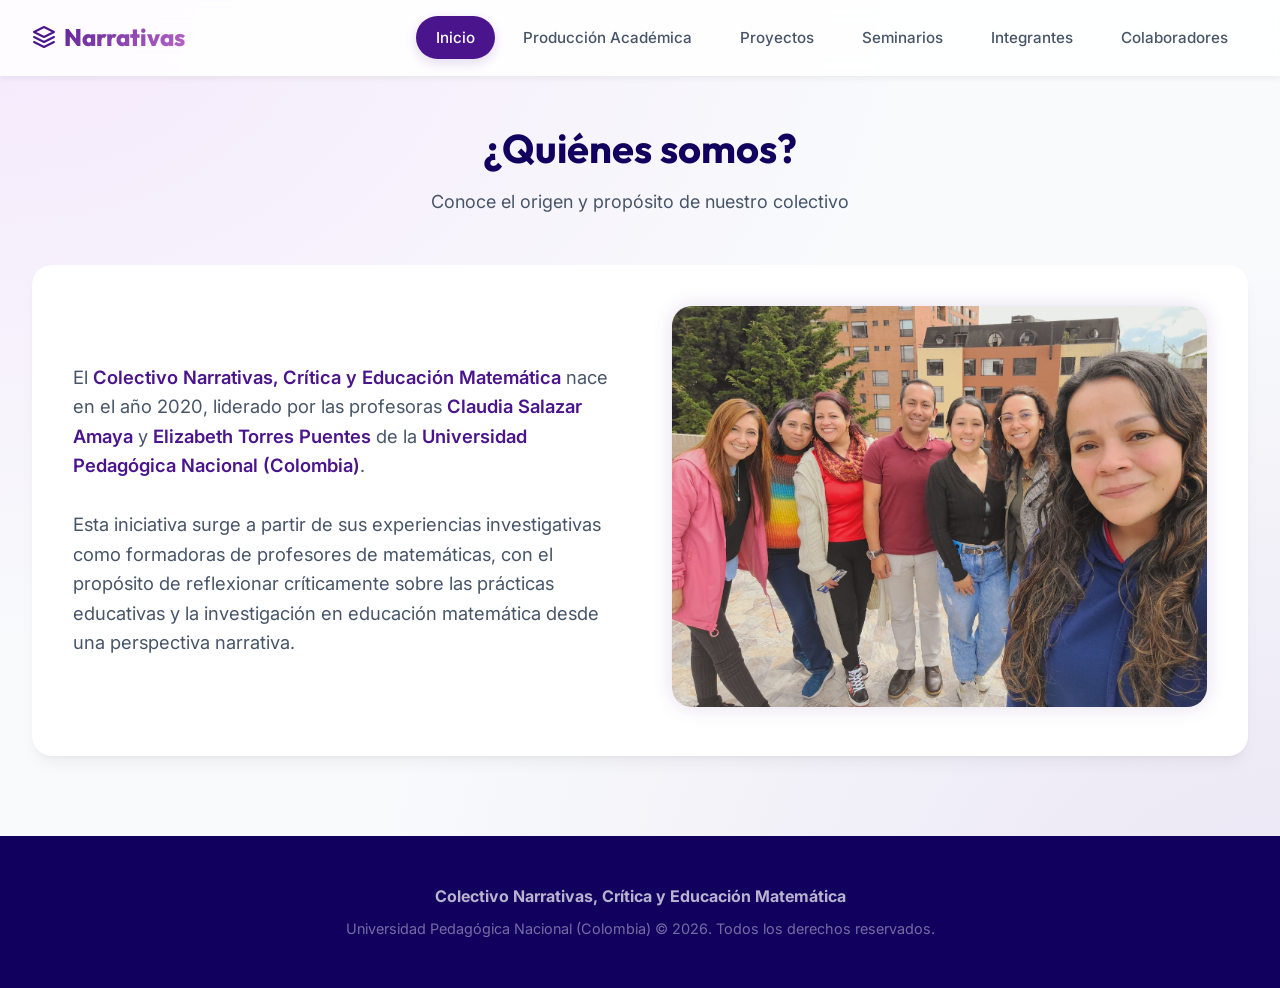
==== commit a4121505: "Initial commit: UX/UI Redesign with Bento Grid and modern cards" ====
--- a/index.html
+++ b/index.html
@@ -1,579 +1,392 @@
 <!DOCTYPE html>
-
 <html lang="es">
 <head>
-<meta charset="utf-8"/>
-<meta content="width=device-width, initial-scale=1.0" name="viewport"/>
-<title>Colectivo Narrativas</title>
-<style>
-    :root {
-      --primary-color: #4a148c;
-      --secondary-color: #6a1b9a;
-      --bg-color: #f7f7f7;
-      --white: #ffffff;
-      --gray: #eee;
-    }
-
-    * { box-sizing: border-box; margin: 0; padding: 0; }
-    body { font-family: Arial, sans-serif; background: var(--bg-color); }
-    header { background-color: var(--primary-color); color: var(--white); padding: 1.5rem; text-align: center; }
-    .tabs {
-      display: flex;
-      flex-wrap: wrap;
-      background: var(--gray);
-    }
-    .tab-button {
-      flex: 1;
-      padding: 1rem;
-      cursor: pointer;
-      text-align: center;
-      background: #ddd;
-      border-right: 1px solid #ccc;
-      transition: background 0.3s ease;
-    }
-    .tab-button:last-child {
-      border-right: none;
-    }
-    .tab-button.active {
-      background: var(--white);
-      font-weight: bold;
-      color: var(--primary-color);
-    }
-    .tab-content {
-      display: none;
-      padding: 2rem;
-      background: var(--white);
-    }
-    .tab-content.active {
-      display: block;
-    }
-    .photo-placeholder, .card {
-      border: 1px dashed #ccc;
-      background: #fafafa;
-      padding: 1rem;
-      margin: 1rem 0;
-      text-align: center;
-      border-radius: 8px;
-    }
-    a {
-      color: var(--primary-color);
-      text-decoration: none;
-    }
-    a:hover {
-      text-decoration: underline;
-    }
-
-    h2 {
-      color: var(--primary-color);
-      margin-bottom: 1rem;
-    }
-    h3 {
-      margin-top: 1.5rem;
-    }
-
-    /* Responsive Design */
-    @media (max-width: 768px) {
-      .tabs {
-        flex-direction: column;
-      }
-      .tab-button {
-        border-bottom: 1px solid #ccc;
-        border-right: none;
-      }
-    }
-  </style>
-<style>
-.read-more-content {
-    display: none;
-}
-.read-more-toggle {
-    color: #007BFF;
-    cursor: pointer;
-    display: inline-block;
-    margin-top: 10px;
-}
-.seminario-img {
-   
-    margin: 0px auto;
-    max-width: 100%;
-    height: auto;
-    display: inline-block;
-    vertical-align: middle;
-}
-</style>
-<style>
-    .ver-mas {
-      display: block;
-      color: #4a148c;
-      cursor: pointer;
-      margin-top: 1rem;
-    }
-    .contenido-expandible {
-      max-height: 250px;
-      overflow: hidden;
-      position: relative;
-      transition: max-height 0.3s ease;
-    }
-    .contenido-expandible.expandido {
-      max-height: none;
-    }
-    .ver-mas::after {
-      content: " [+] Ver más";
-    }
-    .ver-mas.expandido::after {
-      content: " [-] Ver menos";
-    }
-  </style>
-  <script>
-    document.addEventListener("DOMContentLoaded", function () {
-      document.querySelectorAll(".ver-mas").forEach(function (btn) {
-        btn.addEventListener("click", function () {
-          const content = this.previousElementSibling;
-          content.classList.toggle("expandido");
-          this.classList.toggle("expandido");
-        });
-      });
-    });
-  </script>
-
-
+  <meta charset="utf-8"/>
+  <meta name="viewport" content="width=device-width, initial-scale=1.0"/>
+  <meta name="description" content="Colectivo Narrativas, Crítica y Educación Matemática - Universidad Pedagógica Nacional (Colombia).">
+  <title>Colectivo Narrativas</title>
+  <link rel="stylesheet" href="css/styles.css">
 </head>
 <body>
+
 <header>
-<h1>Colectivo Narrativas, Crítica y Educación Matemática</h1>
+  <div class="header-container">
+    <a href="#" class="logo">
+      <svg width="24" height="24" viewBox="0 0 24 24" fill="none" stroke="currentColor" stroke-width="2" stroke-linecap="round" stroke-linejoin="round"><path d="M12 2L2 7l10 5 10-5-10-5z"/><path d="M2 17l10 5 10-5"/><path d="M2 12l10 5 10-5"/></svg>
+      Narrativas
+    </a>
+    <button class="mobile-menu-btn" id="mobile-menu-btn">☰</button>
+    <nav class="nav-tabs" id="nav-tabs">
+      <button class="nav-btn active" data-target="inicio">Inicio</button>
+      <button class="nav-btn" data-target="produccion">Producción Académica</button>
+      <button class="nav-btn" data-target="proyectos">Proyectos</button>
+      <button class="nav-btn" data-target="seminarios">Seminarios</button>
+      <button class="nav-btn" data-target="integrantes">Integrantes</button>
+      <button class="nav-btn" data-target="colaboradores">Colaboradores</button>
+    </nav>
+  </div>
 </header>
-<div class="tabs">
-<div class="tab-button active" onclick="showTab(event, 'inicio')">Inicio</div>
-<div class="tab-button" onclick="showTab(event, 'produccion')">Producción Académica</div>
-<div class="tab-button" onclick="showTab(event, 'proyectos')">Proyectos</div>
-<div class="tab-button" onclick="showTab(event, 'seminarios')">Seminarios</div>
-<div class="tab-button" onclick="showTab(event, 'integrantes')">Integrantes</div>
-<div class="tab-button" onclick="showTab(event, 'colaboradores')">Profesores Colaboradores</div>
-</div>
-<div class="tab-content active" id="inicio">
-<h2>¿Quiénes somos?</h2>
-<p>El <strong>Colectivo Narrativas, Crítica y Educación Matemática</strong> nace en el año 2020, liderado por las profesoras <strong>Claudia Salazar Amaya</strong> y <strong>Elizabeth Torres Puentes</strong> de la <strong>Universidad Pedagógica Nacional (Colombia)</strong>. Esta iniciativa surge a partir de sus experiencias investigativas como formadoras de profesores de matemáticas, con el propósito de reflexionar críticamente sobre las prácticas educativas y la investigación en educación matemática desde una perspectiva narrativa.</p>
-<div class="photo-placeholder">
-<img alt="Equipo Fundador" src="index/img/fundadores.jpg" width="400"/>
-</div>
-</div>
-<div class="tab-content" id="produccion">
-<h2>Producción Académica</h2>
-<h3>Elizabeth Torres Puentes</h3>
-<ul>
-<li><a href="https://scholar.google.com.co/citations?user=Ggi43ywAAAAJ&amp;hl=es" target="_blank">Google Scholar</a></li>
-<li><a href="https://scienti.minciencias.gov.co/cvlac/visualizador/generarCurriculoCv.do?cod_rh=0001381847" target="_blank">CvLAC - Minciencias</a></li>
-</ul>
-<h3>Claudia Salazar Amaya</h3>
-<ul>
-<li><a href="https://scholar.google.es/citations?user=ewt_6wkAAAAJ&amp;hl=es" target="_blank">Google Scholar</a></li>
-<li><a href="https://scienti.minciencias.gov.co/cvlac/visualizador/generarCurriculoCv.do?cod_rh=0000161152" target="_blank">CvLAC - Minciencias</a></li>
-</ul>
-</div>
-<div class="tab-content" id="proyectos">
-<h2>Proyectos de Investigación</h2>
-<div class="card">
-<p><strong>Proyecto:</strong> Identidades narrativas de profesores de matemáticas vinculados a programas de formación de la Universidad Pedagógica Nacional.</p>
-<p><strong>Institución:</strong> Universidad Pedagógica Nacional</p>
-<p><strong>Código:</strong> DMA-608-22</p>
-<p><strong>Año:</strong> 2022</p>
-<p><a href="http://repositorio.pedagogica.edu.co/handle/20.500.12209/18984">Ver más sobre el proyecto</a></p>
-<br>
-<br>
-<img src="index/img/proyect 3.png">
-</div>
-</div>
-
-<div class="tab-content" id="seminarios">
-<h2>Seminarios Doctorales</h2>
-<div class="card" style="text-align: left;">
-<h3 style="color: #4a148c; font-size: 1.5rem;">Perspectiva Narrativa en educación. Aportes y posibilidades (Doctorado interinstitucional en Educación- Universidad Pedagógica Nacional- Seminario de educación y pedagogía)</h3>
-<div style="font-size: 1.5rem; color: #4a148c; margin-bottom: 1rem;">2022-2</div>
-
-<div class="contenido-expandible" id="contenido-perspectivanarrativaeneducaciónaportesyposibilidades">
-
-        Justificación del seminario: Este seminario propone el estudio de elementos teóricos y metodológicos que
-        permiten comprender los aportes y posibilidades de la perspectiva narrativa en educación. En la dimensión investigativa, reconocemos, tal como lo plantean Porta y Méndez (2021), que hoy tiene lugar una expansión de las perspectivas de la investigación social y educativa con el fin de aproximarse a la experiencia vital de los sujetos, lo que ha implicado la generación de posiciones epistemológicas disruptivas y la propuesta de metodologías e instrumentos que transforman los parámetros establecidos por la investigación clásica. De acuerdo con estos autores “en la actualidad la investigación narrativa y biográfico-narrativa permite vislumbrar territorios vitales e interdependencias plurales […] en las Ciencias Sociales en general y
-        las Ciencias de la Educación en particular” (p. 335). Una perspectiva narrativa en investigación, como lo plantean estos autores, invita “[…] al retorno al sujeto y a la construcción de narrativas de manera polifónica
-        desde epistemologías y metodologías con rostro humano” (Porta y Méndez, 2021, p. 335).
-        La investigación desde esta perspectiva pretende superar la dicotomía entre lo subjetivo y lo institucional, por considerar que las voces de los sujetos y los contextos de actuación hacen parte de la misma realidad. También reivindica las identidades de los sujetos desde su propio valor y por tanto independiente de las miradas de los investigadores (Rivas, Márquez, Leite, Calvo, Martagón &amp; Prados, 2019). Como lo plantean Porta y Méndez (2021) “es la movilización de los propios sujetos, a partir de la invocación a
-        narrar(se), que conjuga el reconocimiento de sí mismo como sujeto portador de significados, desde relatos situados que se caracterizan por dimensionalidades puestas en territorios, temporalidades y socialidades
-        diversas que hacen de la experiencia la condición sensible y vital que otorga sentido a esta posición” (p. 335). Para McEwan y Egan (2012) el abandono de la narrativa durante un largo periodo de la humanidad obedece a las presunciones de verdad de la modernidad, tal como lo planteó Walter Benjamín con sus ideas acerca de la declinación del narrador como fuerza presente en el mundo moderno “[…] la verdad, para los incansables promotores de la modernidad y la racionalidad técnica, se mide con arreglo a los procedimientos estándar que exige una mirada fría y crítica dirigida al objeto de estudio. La forma narrativa, por el contrario, invita al oyente o al lector a suspender ese escepticismo y adherir al flujo narrativo de los acontecimientos como una auténtica exploración de la experiencia desde determinada perspectiva” (p. 16). De otra parte, en la dimensión pedagógica, Whyte (1981, citado por Gudmundsdottir, 2012) afirma que el vínculo entre conocimiento y práctica pedagógica solo es posible a través de la narración. Para Whyte el profesor con su práctica pedagógica puede conservar la naturalidad de las situaciones escolares e impactar determinantemente en la evolución de los procesos de enseñanza-aprendizaje, pero ello implica una estrecha vinculación entre conocimiento y práctica profesional, que solo se posibilita a través de la narración. Para McEwan (2012) “una explicación hermenéutica del raciocinio práctico […] disuelve el dualismo entre teoría y práctica” (p. 252). Así la interpretación de los relatos de los maestros permite comprender el sentido de una cierta organización de los sucesos en una secuencia temporal y resignificar las prácticas pedagógicas y las experiencias personales de tipo profesional o escolar. Esto se debe a que la narrativa se “trata no sólo de hechos, ideas o teorías, o hasta de sueños, temores y esperanzas, sino de hechos, teorías y sueños desde la perspectiva de la vida de alguien y dentro del contexto de las emociones de alguien” (McEwan y Egan, 2012, p. 10). En este sentido, asigna sentido a los acontecimientos de la experiencia docente y los inviste de coherencia, integridad, amplitud y conclusión (Gudmundsdottir, 2012). Bolívar, Segovia y Fernández (2001) señalan que las narrativas (auto) biográficas permiten elaborar mapas de las trayectorias de los profesores en los que se evidencian cadenas cronológicas de situaciones de distinta naturaleza (acontecimientos de relevancia, etc.). En estas narrativas se destacan tiempos y espacios de importancia en la historia del profesor para comprender su vida. Cabe señalar que para Ricoeur (2006) un acontecimiento no es algo que sucedió y ya, es mucho más que una ocurrencia, es eso que contribuyó al progreso de la vida que se narra y al desarrollo del relato, tanto en su comienzo como en su desenlace. En definitiva, el análisis de narrativas, en todos los campos de la vida humana, tiene que ver con la necesidad de entenderla como un acto primario de la mente transferido al arte desde la vida (McEwan &amp; Egan, 2012). En la dimensión epistemológica, Rivas y Herrera (2010) plantean la necesidad de no pensar en modelos generales sobre la realidad basados en la lógica de la ciencia como únicos argumentos para operar en el mundo. Promueven la idea de que la experiencia de los sujetos permite interpretar el mundo y concretar estos modelos generales en diferentes construcciones particulares que develan mundos posibles. Para estos autores el punto de vista narrativo “No representa construcciones preestablecidas y cerradas, sino un proceso en marcha, un modo de participación en la historia colectiva del conocimiento” (p. 18). Al respecto, Bruner (2003) afirma que en un relato subyace un modo de conocer, de tal manera que modos de narrar y de conocer se entremezclan y retoma la etimología de la palabra narrar que deriva del narrare latino, que es “aquel que sabe de un modo particular” (p. 48). Ahora bien, los relatos no solo permiten comunicar quién es el sujeto, qué hace, cómo se siente y por qué debe seguir cierto curso de acción y no otro (Mc Ewan &amp; Egan, 2012), también permiten imaginar. La imaginación narrativa tiene en cuenta la vida tal como se conoce, pero mantiene una distancia de ella; de este modo, logra tentar con posibles alternativas que la trascienden (Bruner, 2003). Para Bruner, el desconocimiento del modo de pensar narrativo se debe a que “[…] los relatos, quizá en contra de la lógica o la ciencia, tienen en conjunto la apariencia de ser demasiado sospechosos de segundas intenciones, de abrigar una finalidad específica y, en especial, de malicia” (p. 18). Es innegable que en la narrativa subyace la dimensión emotiva de la experiencia, las relaciones y singularidad de cada acción, evidenciándose la complejidad misma de la vida del narrador. Por ello, desde un modo de pensar narrativo es imposible la descomposición de las acciones en un conjunto de variables discretas, lo que sería natural en un modo atomista y formalista de ver la realidad. Al respecto, Bruner (1998) plantea “[…] como modo de conocimiento, el relato capta la riqueza y detalles de los significados en los asuntos humanos (motivaciones, sentimientos, deseos o propósitos), que no pueden ser expresados en definiciones, enunciados factuales o proposiciones abstractas, como hace el razonamiento lógico-formal” (p. 27). Por último, el seminario se hace relevante por la posibilidad que ofrece para discutir las implicaciones éticas que supone la investigación narrativa, pues en ella los participantes quedan expuestos; como lo señalan Rivas, J., Prados, M., Leite, A., Cortés, P., Márquez M., Calvo, P., Martagón V., y Acuña, M. (2020) pasan del plano íntimo a una exposición pública, ponen en juego su subjetividad, expresada en sus vidas, sus trayectorias, sus voces. Este paso de la esfera de lo íntimo a lo público puede afectar de una forma u otra a su intimidad, su imagen pública, sus responsabilidades, etc. Por lo anterior es necesario reconocer, como investigadores, un posicionamiento ético que los salvaguarde.
-      
-</div>
-<span class="ver-mas" id="toggle-contenido-perspectivanarrativaeneducaciónaportesyposibilidades"></span>
-
-<div class="photo-placeholder">
-<img class="seminario-img" src="index/img/SEMIN/SEM 1.1.png" style="width: 300px; border-radius: 8px;"/>
-<img class="seminario-img" src="index/img/SEMIN/SEM 1.2.png" style="width: 340px; border-radius: 8px;"/>
-<img class="seminario-img" src="index/img/SEMIN/SEM 1.3.png" style="width: 300px; border-radius: 8px;"/>
-</div>
-</div>
-<div class="card" style="text-align: left;">
-<h3 style="color: #4a148c; font-size: 1.5rem;">Narrativas, Escuela, Experiencia e Investigación (Doctorado interinstitucional en Educación- Universidad Pedagógica Nacional- Seminario de educación y pedagogía)</h3>
-<div style="font-size: 1.5rem; color: #4a148c; margin-bottom: 1rem;">2023-1</div>
-
-<div class="contenido-expandible" id="contenido-narrativasescuelaexperienciaeinvestigación">
-
-        Justificación del seminario: Este seminario propone el estudio de elementos teóricos y metodológicos que permitan comprender los aportes y posibilidades de la perspectiva narrativa como una forma de investigar en educación, a partir de cuatro núcleos temáticos: Narrativas, Escuela, Experiencia e Investigación.
-        El primer núcleo refiere a la narrativa como generadora de conocimiento y comprensión de fenómenos a los que no podríamos aproximarnos a partir de otros modos de indagación. Al respecto, Rivas y Herrera (2010) plantean la necesidad de no pensar en modelos generales sobre la realidad basados en la lógica de la ciencia como únicos argumentos para operar en el mundo. Promueven la idea de que la experiencia de los sujetos permite interpretar el mundo y concretar estos modelos generales en diferentes construcciones particulares que develan mundos posibles. Para estos autores el punto de vista narrativo “no representa construcciones preestablecidas y cerradas, sino un proceso en marcha, un modo de participación en la historia colectiva del conocimiento” (p. 18). Al respecto, Bruner (2003) afirma que en un relato subyace un modo de conocer, de tal manera que modos de narrar y de conocer se entremezclan y retoma la etimología de la palabra narrar que deriva del narrare latino, que es “aquel que sabe de un modo particular”” (p. 48).
-        En la relación narrativa y vida, se enfatiza en la idea ricoeuriana de poder trascender la vida como fenómeno biológico a partir de la narración y la interpretación. Las narrativas destacan tiempos y espacios de importancia en la vida del narrador, que a su vez es actante de su vida. Para Ricoeur (2006) un acontecimiento no es algo que sucedió y ya; es mucho más que una ocurrencia, es eso que contribuyó al progreso de la vida que se narra y al desarrollo del relato, tanto en su comienzo como en su desenlace. Además, Ricoeur (2006) afirma que la ficción presente en la narrativa contribuye a hacer de la vida, una vida humana. En definitiva, el análisis de narrativas, en todos los campos de la vida humana, tiene que ver con la necesidad de entenderla como un acto primario de la mente transferido al arte desde la vida (McEwan &amp; Egan, 2012).
-        En el segundo núcleo, la escuela, se pretende reconocer la importancia de la narrativa en la configuración de identidades de los protagonistas de la escuela; para el caso de los profesores, el papel de la narración en su formación inicial y en sus múltiples refiguraciones a lo largo de su experiencia y formación continuada. Esta perspectiva narrativa pretende superar la dicotomía entre lo subjetivo y lo institucional, por considerar que las voces de los sujetos y los contextos de actuación hacen parte de la misma realidad. También reivindica las identidades de los sujetos desde su propio valor y desde sus maneras propias de interpretación (Rivas, Márquez, Leite, Calvo, Martagón &amp; Prados, 2019). Como lo plantean Porta y Méndez (2021) “es la movilización de los propios sujetos, a partir de la invocación a narrar(se), que conjuga el reconocimiento de sí mismo como sujeto portador de significados, desde relatos situados que se caracterizan por dimensionalidades puestas en territorios, temporalidades y socialidades diversas que hacen de la experiencia la condición sensible y vital que otorga sentido a esta posición” (p. 335).
-        Para pensar al profesor en este núcleo, de acuerdo con Whyte (1981, citado por Gudmundsdottir, 2012) consideramos que el vínculo entre conocimiento y práctica pedagógica solo es posible a través de la narración. Para Whyte, el profesor con su práctica pedagógica puede conservar la naturalidad de las situaciones escolares e impactar determinantemente en la evolución de los procesos de enseñanza-aprendizaje, pero ello implica una estrecha vinculación entre conocimiento y práctica profesional, que solo se posibilita a través de la narración. Para McEwan (2012) “una explicación hermenéutica del raciocinio práctico […] disuelve el dualismo entre teoría y práctica” (p. 252). Así, la interpretación de los relatos de los maestros permite comprender el sentido de una cierta organización de los sucesos en una secuencia temporal y resignificar las prácticas pedagógicas y las experiencias personales de tipo profesional o escolar. Esto se debe a que la narrativa se “trata no sólo de hechos, ideas o teorías, o hasta de sueños, temores y esperanzas, sino de hechos, teorías y sueños desde la perspectiva de la vida de alguien y dentro del contexto de las emociones de alguien” (McEwan y Egan, 2012, p. 10). En este sentido, asigna sentido a los acontecimientos de la experiencia docente y los inviste de coherencia, integridad, amplitud y conclusión (Gudmundsdottir, 2012). 
-        En cuanto al tercer núcleo, la experiencia, asumimos a Larrosa (2009) para plantear la experiencia como “eso que me pasa”, como acontecer de algo, que es significativo para la persona a la que le acontece, por lo cual la experiencia es propia de quien la vive. Partiendo de los planteamientos de este autor se hace énfasis en la experiencia entendida como relación con el mundo en el que estamos inmersos y desde la cual construimos un modo de estar-en–el–mundo. También se aborda la relación entre experiencia, vida y cuerpo y el papel de la mediación biográfica (Delory-Momberger, 2012); esta relación plantea “la experiencia como lo que compone una forma de vida, y el saber de experiencia como saber corporizado, incorporado, encarnado” (Larrosa, 2020, p. 27). Además, en este núcleo se aborda la relación experiencia y saber práctico, en la que la experiencia se concibe encarnada en la manera propia de cada uno de hacer las cosas; por último, se profundiza en la experiencia y la investigación, es decir, la experiencia y el pensamiento, la experiencia como interrupción de nuestro modo de estar-en–el-mundo y la necesidad de pensar. Este último punto está atravesado por la manera de decir y escribir la experiencia: “No se escribe sobre la experiencia sino desde ella” (Larrosa, 2020, p. 28). En esta última relación proponemos diálogos y distanciamientos entre interpretaciones narrativas y otros planteamientos, por ejemplo, la sistematización de experiencias como práctica y teoría para otros mundos posibles (Jara, 2018). Los anteriores planteamientos nos permitirán construir entretejidos entre experiencia y narración explicitando la importancia de aspectos como la temporalidad y la espacialidad para pensar esta dupla.
-        Por su parte, en el cuarto núcleo que corresponde a la investigación, se reconoce como lo plantean Porta y Méndez (2021) que hoy tiene lugar una expansión de las perspectivas de la investigación social y educativa con el fin de aproximarse a la experiencia vital de los sujetos, lo que ha implicado la generación de posiciones epistemológicas disruptivas y la propuesta de metodologías e instrumentos que transforman los parámetros establecidos por la investigación clásica. De acuerdo con estos autores “en la actualidad la investigación narrativa y biográfico-narrativa permite vislumbrar territorios vitales e interdependencias plurales […] en las Ciencias Sociales en general y las Ciencias de la Educación en particular” (p. 335). Una perspectiva narrativa en investigación, como lo plantean estos autores, invita “[…] al retorno al sujeto y a la construcción de narrativas de manera polifónica desde epistemologías y metodologías con rostro humano” (Porta y Méndez, 2021, p. 335). En este núcleo también asumimos los planteamientos de Van Manen (2016) para pensar las formas, las relaciones y las diferencias entre aproximaciones fenomenológicas y la investigación narrativa.
-        El núcleo de investigación supone pensar la posición ética del investigador, considerada como relación paritaria con el sujeto de la investigación, pues en este tipo de investigación los dos quedan expuestos. Como lo señalan Rivas y otros (2020) pasan del plano íntimo a una exposición pública, ponen en juego su subjetividad expresada en sus vidas, sus trayectorias, sus voces. Este traslado de la esfera de lo íntimo a lo público puede afectar de una forma u otra a su intimidad, su imagen pública, sus responsabilidades, etc. Por lo anterior es necesario reconocer, como investigadores, un posicionamiento ético que los salvaguarde.
+
+<main>
+  <!-- TAB: INICIO -->
+  <section class="tab-content active" id="inicio">
+    <div class="section-header">
+      <h2>¿Quiénes somos?</h2>
+      <p>Conoce el origen y propósito de nuestro colectivo</p>
+    </div>
+    <div class="glass-card hero">
+      <div class="hero-text">
+        <p>El <strong>Colectivo Narrativas, Crítica y Educación Matemática</strong> nace en el año 2020, liderado por las profesoras <strong>Claudia Salazar Amaya</strong> y <strong>Elizabeth Torres Puentes</strong> de la <strong>Universidad Pedagógica Nacional (Colombia)</strong>.</p>
+        <br>
+        <p>Esta iniciativa surge a partir de sus experiencias investigativas como formadoras de profesores de matemáticas, con el propósito de reflexionar críticamente sobre las prácticas educativas y la investigación en educación matemática desde una perspectiva narrativa.</p>
+      </div>
+      <div>
+        <img alt="Equipo Fundador" src="index/img/fundadores.jpg" class="hero-img" loading="lazy" />
+      </div>
+    </div>
+  </section>
+
+  <!-- TAB: PRODUCCIÓN ACADÉMICA -->
+  <section class="tab-content" id="produccion">
+    <div class="section-header">
+      <h2>Producción Académica</h2>
+      <p>Publicaciones y trayectoria investigativa de nuestras líderes</p>
+    </div>
     
-</div>
-<span class="ver-mas" id="toggle-contenido-narrativasescuelaexperienciaeinvestigación"></span>
-
-<div class="photo-placeholder">
-<img class="seminario-img" src="index/img/SEMIN/SEM 2.1.png" style="width: 300px; border-radius: 8px;"/>
-<img class="seminario-img" src="index/img/SEMIN/SEM 2.3.png" style="width: 300px; border-radius: 8px;"/>
-<img class="seminario-img" src="index/img/SEMIN/SEM 2.4.png" style="width: 300px; border-radius: 8px;"/>
-<img class="seminario-img" src="index/img/SEMIN/SEM 2.5.png" style="width: 300px; border-radius: 8px;"/>
-<img class="seminario-img" src="index/img/SEMIN/SEM 2.6.png" style="width: 300px; border-radius: 8px;"/>
-<img class="seminario-img" src="index/img/SEMIN/SEM 2.7.png" style="width: 300px; border-radius: 8px;"/>
-<img class="seminario-img" src="index/img/SEMIN/SEM 2.2.png" style="width: 100px; border-radius: 8px;"/>
-</div>
-<div class="card" style="text-align: left;">
-<h3 style="color: #4a148c; font-size: 1.5rem;">Fundamentos de la investigación Narrativa (Doctorado interinstitucional en Educación- Universidad Pedagógica Nacional- Seminario de educación y pedagogía)</h3>
-<div style="font-size: 1.5rem; color: #4a148c; margin-bottom: 1rem;">2023-2</div>
-
-<div class="contenido-expandible" id="contenido-fundamentosdelainvestigaciónnarrativa">
-
-        Este seminario propone el estudio de fundamentos que permiten comprender la perspectiva de investigación narrativa en educación, desde tres dimensiones
-        a saber: investigativa, epistemológica y ética. En la dimensión investigativa, reconocemos, tal como lo plantean Porta y Méndez (2021), que hoy tiene lugar
-        una expansión de las perspectivas de la investigación social y educativa con el fin de aproximarse a la experiencia vital de los sujetos, lo que ha implicado la
-        generación de posiciones epistemológicas disruptivas y la propuesta de metodologías e instrumentos que transforman los parámetros establecidos por
-        la investigación clásica. De acuerdo con estos autores “en la actualidad la investigación narrativa y biográfico-narrativa permite vislumbrar territorios vitales e interdependencias plurales […] en las Ciencias Sociales en general y las Ciencias de la Educación en particular” (p. 335). Una perspectiva narrativa
-        en investigación, como lo plantean estos autores, invita “[…] al retorno al sujeto y a la construcción de narrativas de manera polifónica desde epistemologías y metodologías con rostro humano” (Porta y Méndez, 2021, p. 335).
-        La investigación desde esta perspectiva pretende superar la dicotomía entre lo subjetivo y lo institucional, por considerar que las voces de los sujetos y los contextos de actuación hacen parte de la misma realidad. También reivindica las identidades de los sujetos desde su propio valor y por tanto independiente
-        de las miradas de los investigadores (Rivas, Márquez, Leite, Calvo, Martagón &amp; Prados, 2019). Como lo plantean Porta y Méndez (2021) “es la movilización de
-        los propios sujetos, a partir de la invocación a narrar(se), que conjuga el reconocimiento de sí mismo como sujeto portador de significados, desde relatos situados que se caracterizan por dimensionalidades puestas en territorios, temporalidades y socialidades diversas que hacen de la experiencia la condición sensible y vital que otorga sentido a esta posición” (p. 335).
-        Para McEwan y Egan (2012) el abandono de la narrativa durante un largo periodo de la humanidad obedece a las presunciones de verdad de la modernidad, tal como lo planteó Walter Benjamín con sus ideas acerca de la declinación del narrador como fuerza presente en el mundo moderno “[…] la verdad, para los incansables promotores de la modernidad y la racionalidad técnica, se mide con arreglo a los procedimientos estándar que exige una mirada fría y crítica dirigida al objeto de estudio. La forma narrativa, por el contrario, invita al oyente o al lector a suspender ese escepticismo y adherir al flujo narrativo de los acontecimientos como una auténtica exploración de la
-        experiencia desde determinada perspectiva” (p. 16).
-        En la dimensión epistemológica, Rivas y Herrera (2010) plantean la necesidad de no pensar en modelos generales sobre la realidad basados en la lógica de la ciencia como únicos argumentos para operar en el mundo.
-        Promueven la idea de que la experiencia de los sujetos permite interpretar el mundo y concretar estos modelos generales en diferentes construcciones particulares que develan mundos posibles. Para estos autores el punto de vista narrativo “No representa construcciones preestablecidas y cerradas, sino un proceso en marcha, un modo de participación en la historia colectiva del conocimiento” (p. 18). Al respecto, Bruner (2003) afirma que en un relato subyace un modo de conocer, de tal manera que modos de narrar y de conocer se entremezclan y retoma la etimología de la palabra narrar que deriva del narrare latino, que es “aquel que sabe de un modo particular” (p. 48). Ahora bien, los relatos no solo permiten comunicar quién es el sujeto, qué hace, cómo se siente y por qué debe seguir cierto curso de acción y no otro (Mc Ewan &amp; Egan, 2012), también permiten imaginar. La imaginación narrativa tiene en cuenta la vida tal como se conoce, pero mantiene una distancia de ella; de este modo, logra tentar con posibles alternativas que la trascienden (Bruner, 2003). Para Bruner, el desconocimiento del modo de pensar narrativo se debe a que “[…] los relatos, quizá en contra de la lógica o la ciencia, tienen en conjunto la apariencia de ser demasiado sospechosos de segundas intenciones, de abrigar una finalidad específica y, en especial, de malicia” (p. 18). Es innegable que en la narrativa subyace la dimensión emotiva de la experiencia, las relaciones y singularidad de cada acción, evidenciándose la complejidad misma de la vida del narrador. Por ello, desde un modo de pensar narrativo es imposible la descomposición de las acciones en un conjunto de variables discretas, lo que sería natural en un modo atomista y formalista de ver la realidad. Al respecto, Bruner (1998) plantea “[…] como modo de conocimiento, el relato capta la riqueza y detalles de los significados en los asuntos humanos (motivaciones, sentimientos, deseos o propósitos), que no pueden ser expresados en definiciones, enunciados factuales o proposiciones abstractas, como hace el razonamiento lógico-formal” (p. 27). Por último, el seminario se hace relevante por la posibilidad que ofrece para discutir las implicaciones éticas (dimensión ética) que supone la investigación narrativa, pues en ella los participantes quedan expuestos; como lo señalan Rivas, J., Prados, M., Leite, A., Cortés, P., Márquez M., Calvo, P., Martagón V., y Acuña, M. (2020) pasan del plano íntimo a una exposición pública, ponen en juego su subjetividad, expresada en sus vidas, sus trayectorias, sus voces. Este paso de la esfera de lo íntimo a lo público puede afectar de una forma u otra a su intimidad, su imagen pública, sus responsabilidades, etc. Por lo anterior es necesario reconocer, como investigadores, un posicionamiento ético
-      
-</div>
-<span class="ver-mas" id="toggle-contenido-fundamentosdelainvestigaciónnarrativa"></span>
-
-</div>
-<div class="card" style="text-align: left;">
-<h3 style="color: #4a148c; font-size: 1.5rem;">Incursiones de la crítica y lo político en la educación matemática y su investigación (Doctorado interinstitucional en Educación- Universidad Pedagógica Nacional- Seminario de Énfasis en educación matemática)</h3>
-<div style="font-size: 1.5rem; color: #4a148c; margin-bottom: 1rem;">2024-2</div>
-
-<div class="contenido-expandible" id="contenido-incursionesdelacríticaylopolíticoenlaeducaciónmatemáticaysuinvestigación">
-
-       
-La Teoría Crítica, desarrollada principalmente por la Escuela de Frankfurt en la primera mitad del siglo XX, es un enfoque interdisciplinario que busca comprender y criticar las formas en que la sociedad y la cultura contemporáneas mantienen y perpetúan la opresión y la injusticia. Esta perspectiva se basa en la premisa de que las estructuras sociales, políticas y económicas están imbuidas de relaciones de poder desiguales que benefician a ciertos grupos en detrimento de otros. Los teóricos críticos analizan cómo estas estructuras se reproducen a través de instituciones como los medios de comunicación, la educación y la política, y cómo estas pueden ser transformadas para promover la emancipación y la equidad. 
-La Teoría Crítica se caracteriza por su enfoque en la reflexión crítica y la acción transformadora. Busca desafiar las formas dominantes de pensamiento y cuestionar las narrativas hegemónicas que legitiman la injusticia y la desigualdad. A través del análisis crítico, los teóricos críticos aspiraron a despertar la conciencia de las personas sobre las estructuras de poder y fomentar la resistencia y la lucha por la emancipación. Además, la Teoría Crítica reconoce la importancia de la praxis, la unión entre teoría y acción, para generar cambios sociales significativos y construir una sociedad más justa y democrática a lo que la educación matemática no puede ser ajena.  
-A partir de la comprensión de los presupuestos de la Teoría Crítica y sus incursiones en la educación matemática, abordamos el seminario desde dos núcleos, relacionados con lo critico y lo político.
-En relación con el núcleo crítico, se considera la primera ola que propone Skovsmose conformada por los trabajos experimentales en educación que incluyen la educación matemática y que se pueden considerar verdaderamente críticos. Como lo plantea Skovsmose (1999)
-[...] En la medida en que tanto estudiantes como profesores adopten una orientación crítica frente al contenido tradicional y a las materias de la enseñanza, con miras a desarrollar su competencia crítica al enfocarse en problemas fuera del universo educativo, debería darse una base de apoyo para su compromiso crítico con los esfuerzos educativos y sociales comunes[...] (p.70) 
-Estos trabajos se identifican con dos tripletas conceptuales fundamentales, la primera tripleta es crítica, enseñanza y matemáticas; la segunda terna es competencia crítica, distancia y compromiso críticos. En esta ola se ubican los trabajos de Damerow et al. (1974), Münzinger (Ed.) (1977), Niss (1977), Riess (Ed.) (1977), Volk (1975) y Volk (Ed.) (1979) (citados por Skovsmose, 1999, p. 69) como antecedentes de la propuesta teórica de una filosofía de la educación matemática crítica. Desde la década de los años noventa se establecieron discursos que pretendían explorar y comprender la relación entre educación matemática y democracia en el marco de estas ideas de la educación matemática crítica propuestas por Skovsmose (1999). Estas ideas relacionales se desarrollan con influencia de los trabajos de Mellin–Olsen (1977), en los que señala que la complejidad de la interpretación y el discurso educativo debe enmarcarse en un marco sociológico amplio para comprender la educación matemática. También del trabajo de Dieter Volk (1975, 1979, citado por Skovsmose,1999) quien integró una interpretación crítica de la emancipación a través de la educación matemática y se posiciona en el constructivismo para favorecer la comprensión de las matemáticas. Así, los discursos de la educación matemática crítica plantean asuntos como educación crítica, alfabetización matemática, competencias democráticas, ciudadanía, carácter crítico de las matemáticas, poder formativo de las matemáticas, no neutralidad de las matemáticas y conocer reflexivo en la práctica educativa. 
-En relación con el núcleo de lo político, ubicamos la segunda ola desarrollada por Valero y colegas (2012) con una perspectiva sociopolítica o también llamada estudios de la política cultural de las matemáticas y la educación matemática, en ella se han incorporado a la red de prácticas de educación matemática aspectos relacionados con el poder que se ejerce con las matemáticas sobre las estructuras sociales. Como lo plantean Valero y Pais (2015),
-Uno de los primeros puntos de una segunda ola de crítica es el cuestionamiento mismo al privilegio de las matemáticas y la educación matemática como motores de la ciencia y la vida social. Más que ver la esencia de esas formas de conocimiento como la fuente de su posición preponderante, el foco analítico se vuelca hacia el entender históricamente y en el presente la conexión entre matemáticas, educación y poder en la constitución del ser moderno, para alcanzar la promesa de una población entrenada para ser una fuerza altamente productiva para una economía global, capitalista y competitiva (Valero y Pais, 2015, citado en Valero, Andrade y Montecino, 2015, p. 299) 
-En relación con estos asuntos de poder y de equidad, Popkewitz y Lindblad (2000) afirman que ciertos grupos sociales dominan y reprimen a otros grupos a través de procesos de producción cultural que se incorporan en la educación. Enfatiza en que las prácticas de enseñanza, en particular, insertan normas culturales y sociales y valores como legítimos. La consecuencia es delimitar la participación y producir patrones de marginación. La política y la mayoría de la investigación sobre la diversidad, el pluralismo cultural y los currículos eurocéntricos, giran en torno a ideas asociadas al poder. 
-De acuerdo con Civil, Díez y Giménez (2007), en trabajos recientes de Educación Matemática, aparece la idea de prácticas sociales excluyentes, en ellas hay que reconocer que no son las Matemáticas por sí mismas, las que generan procesos de exclusión en el aula y en la sociedad, sino que es la misma sociedad y las prácticas sociales y de aula las que excluyen mediante el uso de las matemáticas. Knijnik (2005, citada por Civil et al., 2007), analiza dos facetas en las que se llega a excluir, y se acaba por denominar minorías a dichos grupos: una de ellas se refiere a la exclusión de grupos sociales de las matemáticas y la otra se refiere a las políticas del conocimiento que ocultan las relaciones de poder que hacen que algunos contenidos se consideren legitimados o no para estar en un currículo. En ese reconocimiento de la no neutralidad de los sistemas educativos y de la enseñanza de las matemáticas, se advierte que las prácticas matemáticas que se promueven en la escuela instauran en los estudiantes posicionamientos sobre saber legítimo, clase social, género, "raza", etnia y ciudadanía.
-Cabe destacar que Skovsmose (2007), desde la perspectiva de la Educación Matemática Crítica, señala que los procesos de exclusión de la clase de matemáticas son procesos políticos, adjudicándoles dos razones: a. son evidencia de las decisiones de los estudiantes en el marco de su porvenir, y b. en la mayoría de los casos los desempeños de los niños y niñas se privatizan y personalizan a priori, en vez de considerar que sus condiciones particulares sean vistas como oportunidades para el aprendizaje en la estructura escolar. Para Valero (2002), el contexto sociopolítico es definido como el espacio sociológico de nivel macro que influye en las interacciones más focalizadas de la enseñanza y aprendizaje de las matemáticas en un nivel micro, como el salón de clase. El contexto sociopolítico debe y puede abrir puertas para que los estudiantes perciban oportunidades de aprendizaje. Lo anterior muestra que hay una necesidad constante y urgente de investigación que avance en la comprensión de las cuestiones relacionadas con la enseñanza de las matemáticas y la sociedad, considerando que la educación matemática implica relaciones desiguales de poder. Esto conduce a un interés creciente por examinar asuntos de equidad y justicia social en la enseñanza y el aprendizaje de las matemáticas.
-      
-</div>
-<span class="ver-mas" id="toggle-contenido-incursionesdelacríticaylopolíticoenlaeducaciónmatemáticaysuinvestigación"></span>
-
-<div style="margin-left: 400px;">
-<img class="seminario-img" src="index/img/SEMIN/SEM 3.1.png" style="width: 300px; border-radius: 8px;"/>
-<img class="seminario-img" src="index/img/SEMIN/SEM 3.2.png" style="width: 300px; border-radius: 8px;"/>
-<img class="seminario-img" src="index/img/SEMIN/SEM 3.3.png" style="width: 300px; border-radius: 8px;"/>
-</div>
-</div>
-</div>
-<div class="card" style="text-align: left;">
-<h3 style="color: #4a148c; font-size: 1.5rem;">La investigación narrativa como metodología para investigar la escuela y la educación (Doctorado interinstitucional en Educación- Universidad Pedagógica Nacional- Seminario de Énfasis en educación matemática)</h3>
-<div style="font-size: 1.5rem; color: #4a148c; margin-bottom: 1rem;">2025-1</div>
-
-<div class="contenido-expandible" id="contenido-narrativa">
-
-     
-      En este seminario comprendemos que la narrativa es generadora de conocimiento y comprensión de fenómenos a los que no podríamos aproximarnos a partir de otros modos de indagación. Es evidente la necesidad de no pensar   las realidades basadas únicamente en modelos generales que mantienen la lógica de la ciencia como argumentos para operar en el mundo, el modo de pensar narrativo, que tiene como centro la experiencia de los sujetos permite interpretar el mundo y concretar estos modelos generales en diferentes construcciones que develan mundos posibles (Rivas &amp; Herrera, 2010).   Bruner (2003) afirma que en un relato subyace un modo de conocer, de tal manera que modos de narrar y de conocer se entremezclan y retoma la etimología de la palabra narrar que deriva del narrare latino, que es “aquel que sabe de un modo particular” (p. 48). De esta manera, pensar en modo narrativo “no representa construcciones preestablecidas y cerradas, sino un proceso en marcha, un modo de participación en la historia colectiva del conocimiento” (Rivas &amp; Herrera, 2010, p. 18) 
- 
-      Esta manera de comprender la narrativa nos ubica de un modo particular en la investigación, según Connelly y Clandinin (1990), “la investigación narrativa es el estudio de las formas en que los seres humanos experimentamos el mundo” (p.6) y podemos decir que no solo eso, es el estudio de las formas en las que los seres humanos experimentamos el mundo y nuestra vida, podemos comprenderlo(a) y nos refiguramos en él y en ella. Desde el punto de vista metodológico, la investigación narrativa, permite recoger y sistematizar datos por medio de relatos en los que las personas cuentan su experiencia sobre el foco del estudio.  La interpretación de estos relatos implica una tarea de tipo hermenéutico (Ricoeur, 2000), que consiste en reconstruir su dinámica interna (reconocer y reconstruir los sentidos) y permitir una representación de los acontecimientos, a partir de la posibilidad de reflexión sobre sí mismo y sobre la trama de ese devenir. También se reconoce que desde las narrativas podemos lograr la comprensión de un fenómeno, pues como fue declarado por Goodson (2004), en su investigación sobre historias de vida de profesores, la vida transcurre en el marco de estructuras sociales e instituciones que la hacen ser de unos modos particulares. De manera general el giro lingüístico, el narrativo y la fenomenología hermenéutica nos permite, como lo plantea Ricoeur (1999), que el lenguaje sea mediador entre signos (que afirman la condición originariamente lingüística de la experiencia humana, en este caso, la experiencia educativa y/o escolar) y símbolos (que refieren a la comprensión particular del contexto). 
-      En este seminario pretendemos declarar la importancia de la investigación narrativa en el campo educativo y profundizar en maneras teórico-metodológicas de enfrentarla. Consideramos que el habitar la escuela es una experiencia que nos atraviesa y por ello debe ser indagada desde una perspectiva narrativa. La experiencia entendida en términos de Larrosa (2020) como “eso que me pasa”, como acontecer de algo, que es significativo para la persona a la que le acontece. En definitiva, la experiencia es propia de quien la vive, es relación con el mundo en el que se está inmerso y desde el cual se construyen modos de estar-en–el–mundo. Considerar el habitar la escuela como experiencia “conlleva pensar la manera en que la escuela “compone” una forma de vida en ella, y el saber de esa experiencia como saber corporizado, incorporado, encarnado” (Larrosa, 2020, p. 27). Por lo anterior, la investigación narrativa se comprende como bisagra entre la experiencia y la investigación, es decir, la experiencia y el pensamiento, la experiencia como interrupción de nuestro modo de estar-en–el-mundo y la investigación como necesidad de pensar sobre ella.  Para Larrosa (2020) “no se escribe sobre la experiencia sino desde ella” (p. 28). 
-      Reconocemos la investigación narrativa desde un modelo rizomático y por ende con muchos matices y formas de realización, una de ellas la investigación biográfica, en la que centramos nuestro interés. Como lo plantea Bolívar et al. (2001) 
-      En conjunto, la investigación biográfica se ha dirigido a categorizar el curso de la vida como un proceso de individualización, poniéndolo en relación con el proceso más amplio de socialización. Las biografías son actualizaciones singulares de modelos sociales, cuyas normas y representaciones sociales han sido internalizadas de una manera particular. Ni un determinismo de las estructuras, ni la libre realización de un proyecto autónomo. (p.127) 
-      En concordancia con estos planteamientos la investigación narrativa biográfica ha complejizado sus planteamientos teniendo presente como lo plantea Bolívar et al. (2001), retomando las ideas de Bourdieu, que esos acontecimientos biográficos reconstruidos en una trama narrativa son ubicaciones y desplazamientos en el espacio social; son ubicaciones y desplazamientos en “los diferentes estados sucesivos de la estructura de la distribución de las diferentes especies de capital que están en juego en el campo considerado” (p. 127). Por ello, los relatos de vida, planteaba Bourdieu, son artefactos, que podrían considerarse o estudiarse como «trayectorias», “como «serie de posiciones sucesivamente ocupadas por un mismo agente (o un mismo grupo) en un espacio en sí mismo cambiante y sometido a continuas transformaciones»” (Bolívar et al., 2001, p. 128).  
-      Desde otro punto de vista, Ricoeur (2006) también plantea la complejidad de la relación narrativa y vida, enfatiza la idea de poder trascender la vida como fenómeno biológico a partir de la narración y la interpretación. Las narrativas destacan tiempos y espacios de importancia en la vida del narrador, que a su vez es actante de su vida. Para este autor un acontecimiento no es algo que sucedió y ya; es mucho más que una ocurrencia, es eso que contribuyó al progreso de la vida que se narra y al desarrollo del relato, tanto en su comienzo como en su desenlace. Además, el filósofo francés afirma que la ficción presente en la narrativa contribuye a hacer de la vida, una vida humana. En definitiva, el análisis de narrativas, en todos los campos de la vida humana, tiene que ver con la necesidad de entenderla como un acto primario de la mente transferido al arte desde la vida (McEwan &amp; Egan, 2012).  
-      Por lo anterior, compartimos con Bolívar que los planteamientos de Maclntyre, Ricoeur o Bruner y también los de Bourdieu (citados por Bolívar et al., 2001), permiten pensar que no hay una esencia fija e inmutable que se desarrolla en las personas, no hay opción de pensar que desde la narración se constituyen identidades esenciales, si hay alguna idea de identidad es aquella que es producto de unidades de narración en relatos de vida. Diría Bolívar et al. (2001) “La historia de vida, y la propia identidad personal, no es más que la reflexión del sujeto sobre los sucesivos escenarios recorridos, en orden a su autodefinición en la unidad de un relato” (p. 128). 
-      Reconocemos como lo plantean Porta y Méndez (2021) que hoy tiene lugar una expansión de las perspectivas de la investigación social y educativa con el fin de aproximarse a la experiencia vital de los sujetos, lo que ha implicado la generación de posiciones epistemológicas disruptivas y la propuesta de metodologías e instrumentos que transforman los parámetros establecidos por la investigación clásica. De acuerdo con estos autores “en la actualidad la investigación narrativa y biográfico-narrativa permite vislumbrar territorios vitales e interdependencias plurales […] en las Ciencias Sociales en general y las Ciencias de la Educación en particular” (p. 335). Una perspectiva narrativa en investigación, como lo plantean estos autores, invita “[…] al retorno al sujeto y a la construcción de narrativas de manera polifónica desde epistemologías y metodologías con rostro humano” (Porta &amp; Méndez, 2021, p. 335). Esta perspectiva narrativa pretende superar la dicotomía entre lo subjetivo y lo institucional, por considerar que las voces de los sujetos y los contextos de actuación hacen parte de la misma realidad. También reivindica las identidades de los sujetos desde su propio valor y desde sus maneras propias de interpretación (Rivas et al., 2019). Como lo plantean Porta y Méndez (2021) “es la movilización de los propios sujetos, a partir de la invocación a narrar(se), que conjuga el reconocimiento de sí mismo como sujeto portador de significados, desde relatos situados que se caracterizan por dimensionalidades puestas en territorios, temporalidades y socialidades diversas que hacen de la experiencia la condición sensible y vital que otorga sentido a esta posición” (p. 335). 
-      Reconocemos que lo metodológico es “un escenario complejo centrado en el encuentro intersubjetivo, desde una perspectiva horizontal, colaborativa y participativa. La complejidad epistemológica en que nos movemos tiene en cuenta las diversas formas de conocimiento colectivas que actúan en escenarios socioculturales […]” (Rivas et al., 2019. p. 71). Este encuentro intersubjetivo exige la creación de “[...] estrategias deliberativas y dialógicas, de forma compartida, tanto para la elaboración como para la interpretación de estas narraciones” (Rivas et al., 2019, p. 71).   
-      Este seminario propone el estudio de elementos teóricos y metodológicos que permitan comprender los aportes y posibilidades de la perspectiva narrativa como una forma de investigar en educación, decantando tres posibilidades desde la investigación narrativa: perspectiva hermenéutico-narrativa, metodología la historia oral y la propuesta de metodología Hermenéutica (PINH) 
-      La primera posibilidad refiere a la perspectiva hermenéutico-narrativa propuesta por Lozano y Morón (2009) y usada en la investigación biográfica. Desde esta perspectiva se considera que los informantes hablan desde ellos mismos, sin desconocer su subjetividad. Esta característica de subjetividad es de gran interés debido a que “permite tratar las preocupaciones que normalmente quedan excluidas de la ciencia normal, es una nueva forma de investigación científica humanizada expresada bajo la narrativa y la biografía” (p. 108). Estos autores incluyen dos subtipos de análisis: paradigmático de datos narrativos y narrativo propiamente dicho. El primero “realiza el análisis en función de tipologías paradigmáticas, taxonomías o categorías, para llegar a determinadas generalizaciones del grupo estudiado” (p. 108). El segundo “supone la narración de una trama o argumento, mediante un relato narrativo que torna significativos los datos. No se buscan elementos comunes, sino elementos singulares que configuran la historia (p. 108). Estos autores atribuyen las diferencias de estos dos subtipos al debate establecido entre el paradigma lógico-científico y el modo narrativo, que tiene implicaciones sobre la validez de estos tipos de investigación. Sin embargo, Lozano y Morón (2009) identifican una vía intermedia entre el análisis paradigmático y el análisis narrativo apoyada en las ideas de Geertz (1994) que plantea una reorganización de las categorías “de un modo tal que puedan divulgarse más allá de los contextos en los que se gestaron y adquirieron sentido originalmente con el fin de encontrar afinidades y señalar diferencias” (Lozano &amp; Morón, 2009, p. 109). 
-      Por otra parte, esta propuesta se integra con los planteamientos de doble hermenéutica propuestos por Giddens (Ortiz, 1999) para la consecución genuina de una comunión cognitiva entre el investigador y los participantes de la investigación y de arco hermenéutico propuesto por Ricoeur (1995); para quien la interpretación es “la alternancia de fases de comprensión y de fases de explicación a lo largo de un único ‘arco hermenéutico’” (p. 24) y “si la comprensión precede, acompaña y envuelve la explicación, ésta a su vez desarrolla analíticamente la comprensión” (p. 26). 
-      La segunda posibilidad corresponde a la metodología la historia oral y se sustenta en las tres características que Thompson (1988, citado por Garnica, 2003) atribuye a las evidencias orales como aproximación histórica (Garnica, 2003): a. la oralidad permite rescatar elementos que son inaccesibles en otras formas de recolección de información, les otorga características más dinámicas y vívidas b. los elementos que se acopian con la oralidad permiten entender, corregir y complementar otras formas de registro; c. la evidencia oral evita que los protagonistas de la historia sean entendidos en la distancia y re-elaborados en una “forma erudita de ficción”, transforma “objetos” de estudio en “sujetos” de estudio (Garnica, 2011). 
-      El investigador a partir de entrevistas a los profesores accede a sus narraciones, partiendo de concebirlas como “enunciados en perspectiva”, cuya función es preservar la voz de los informantes. Garnica aclara que las estrategias usadas para evocar los sucesos consisten en: observar fotografías, videos, entre otros registros visuales, es decir, todas estrategias narrativas. En estos estudios la historia oral es considerada como un enfoque de investigación cualitativo que relaciona la oralidad y la memoria. 
-      La tercera posibilidad que abordaremos es la propuesta de metodología Hermenéutica (PINH) en la que se asumen momentos específicos, en los que se realiza un nivel de recolección, organización y sistematización, lo que corresponde a una dinámica propia del círculo hermenéutico (Quintero, 2018). Los momentos propuestos desde esta perspectiva son:
-      Registro de codificación. El tema, problema y/o los objetivos de investigación orientan la estrategia de recolección de información narrativa que sea pertinente.
-      Nivel textual: Pre-concepción de la trama narrativa. En este momento se construye una red con los aspectos que conforman la trama (acontecimientos, las acciones y/o experiencias). “En este nivel textual identificamos tres tipos de referencias encargadas de otorgar el carácter de inteligibilidad a la narrativa. Éstas son: hechos, temporalidades y espacialidades (…) En estas pre-concepciones encontramos la respuesta a interrogantes tales como: ¿qué?, ¿por qué?, ¿cómo?, ¿cuándo? y ¿dónde?, entre otros” (Quintero, 2018, p. 2).   
-      Nivel contextual de la trama narrativa. En este momento, el análisis se centra en la fuerza narrativa dada por el sujeto de la enunciación a sus acciones.  Esta fuerza narrativa se entiende como el uso comunicativo y/o expresivo empleado por el sujeto de la enunciación para referirse a lo que con “el lenguaje hace” y a “lo que hace con lo que dice”. En otras palabras, con el lenguaje hacemos y decimos cosas, lo que implica una correspondencia entre lenguaje y mundo; correspondencia que incluye al “Otro” el cual hace parte de mi acción social y de “mi mundo subjetivo”. Desde nuestro nacimiento hemos sido arrojados a las redes de interlocución o redes narrativas las cuales re-estructuramos a lo largo de nuestra vida por nuestras relaciones con los “Otros”” (Quintero 2018, p. 9). En este momento se presentan dos fuerzas presentes en el relato: Las fuerzas narrativas referentes a los compromisos, se refiere a las frases usadas por quien relata para comprometerse, prometer, hacer pactos, etc. “Estos enunciados o emisiones se valoran como morales en la medida en que: a) son emitidos por un sujeto moral; b) se refieren a los comportamientos de los sujetos; c) indican una intención moral; d) señalan una actitud moral” (Quintero, 2018, p. 10); y Las fuerzas enunciativas metafóricas, refieren al uso de metáforas que ayudan a explicar la experiencia. Mientras que las fuerzas narrativas simbólicas refieren a la forma mítica que se usa para narrar algunos acontecimientos.  
-      Nivel metatextual: reconfiguración de la trama narrativa. En este momento se hace una “nueva lectura”, a partir de los momentos anteriores, donde se reconfigura la experiencia.  
-      “En este nivel la polifonía discursiva guía la escritura en la que se reconfigura la trama narrativa confiriéndole a la narrativa su carácter de pluralidad, porque nos revelamos como sujetos narrativos irreductibles e inconfundibles. En este nivel, la polifonía da cuenta de que las narrativas no son simples historias, sino un conjunto interrelacionado de creencias, normas, ideologías las cuales son reveladas por el investigador y narradas en trama narrativa reconfigurada” (Quintero, 2018, p. 15). 
-      Consideramos que estas tres posibilidades metodológicas de la investigación narrativa permiten reconocer la importancia de la narrativa en la en la comprensión de aquello que acontece en la escuela y en la configuración de identidades de los que la habitan; para el caso de los profesores, el papel de la narración en su formación y en sus múltiples refiguraciones a lo largo de su experiencia y formación continuada.
-      A su vez, de acuerdo con Whyte (1981, citado por Gudmundsdottir, 2012) planteamos que el vínculo entre conocimiento y práctica pedagógica del profesor solo es posible a través de la narración. Para Whyte, el profesor con su práctica pedagógica puede conservar la naturalidad de las situaciones escolares e impactar determinantemente en la evolución de los procesos de enseñanza-aprendizaje, pero ello implica una estrecha vinculación entre conocimiento y práctica profesional, que solo se posibilita a través de la narración. Para McEwan (2012) “una explicación hermenéutica del raciocinio práctico […] disuelve el dualismo entre teoría y práctica” (p. 252). Así, la interpretación de los relatos de los maestros permite comprender el sentido de una cierta organización de los sucesos en una secuencia temporal y resignificar las prácticas pedagógicas y las experiencias personales de tipo profesional o escolar. Esto se debe a que la narrativa se “trata no sólo de hechos, ideas o teorías, o hasta de sueños, temores y esperanzas, sino de hechos, teorías y sueños desde la perspectiva de la vida de alguien y dentro del contexto de las emociones de alguien” (McEwan &amp; Egan, 2012, p. 10). En este sentido, asigna sentido a los acontecimientos de la vida del profesor y los inviste de coherencia, integridad, amplitud y conclusión (Gudmundsdottir, 2012). 
-      Por último, toda investigación supone pensar la posición ética del investigador, considerada como relación paritaria con el sujeto de la investigación, pues en este tipo de investigación los dos quedan expuestos. Como lo señalan Rivas et al. (2020b) pasan del plano íntimo a una exposición pública, ponen en juego su subjetividad expresada en sus vidas, sus trayectorias, sus voces. Este traslado de la esfera de lo íntimo a lo público puede afectar de una forma u otra a su intimidad, su imagen pública, sus responsabilidades, etc.
+    <div class="bento-grid">
+      <div class="glass-card prof-card">
+        <h3>Elizabeth Torres Puentes</h3>
+        <div class="prof-links">
+          <a href="https://scholar.google.com.co/citations?user=Ggi43ywAAAAJ&hl=es" target="_blank" class="btn">
+            <svg width="20" height="20" fill="currentColor" viewBox="0 0 24 24" style="margin-right: 8px;"><path d="M12 24a7 7 0 1 1 0-14 7 7 0 0 1 0 14zm0-24L0 9.5l4.838 3.94A8 8 0 0 1 12 9a8 8 0 0 1 7.162 4.44L24 9.5z"/></svg>
+            Google Scholar
+          </a>
+          <a href="https://scienti.minciencias.gov.co/cvlac/visualizador/generarCurriculoCv.do?cod_rh=0001381847" target="_blank" class="btn">
+            CvLAC - Minciencias
+          </a>
+        </div>
+      </div>
+
+      <div class="glass-card prof-card">
+        <h3>Claudia Salazar Amaya</h3>
+        <div class="prof-links">
+          <a href="https://scholar.google.es/citations?user=ewt_6wkAAAAJ&hl=es" target="_blank" class="btn">
+            <svg width="20" height="20" fill="currentColor" viewBox="0 0 24 24" style="margin-right: 8px;"><path d="M12 24a7 7 0 1 1 0-14 7 7 0 0 1 0 14zm0-24L0 9.5l4.838 3.94A8 8 0 0 1 12 9a8 8 0 0 1 7.162 4.44L24 9.5z"/></svg>
+            Google Scholar
+          </a>
+          <a href="https://scienti.minciencias.gov.co/cvlac/visualizador/generarCurriculoCv.do?cod_rh=0000161152" target="_blank" class="btn">
+            CvLAC - Minciencias
+          </a>
+        </div>
+      </div>
+    </div>
+  </section>
+
+  <!-- TAB: PROYECTOS -->
+  <section class="tab-content" id="proyectos">
+    <div class="section-header">
+      <h2>Proyectos de Investigación</h2>
+      <p>Conoce los proyectos liderados por el colectivo</p>
+    </div>
     
-</div>
-<span class="ver-mas" id="toggle-narrativa"></span>
-
-<div class="photo-placeholder">
-<img class="seminario-img" src="index/img/SEMIN/SEM 4.2.png" style="width: 300px; border-radius: 8px;"/>
-<img class="seminario-img" src="index/img/SEMIN/SEM 4.3.png" style="width: 300px; border-radius: 8px;"/>
-<img class="seminario-img" src="index/img/SEMIN/SEM 4.4.png" style="width: 300px; border-radius: 8px;"/>
-<img class="seminario-img" src="index/img/SEMIN/SEM 4.1.png" style="width: 270px; border-radius: 8px;"/>
-</div>
-</div>
-</div>
-<div class="tab-content" id="integrantes">
-<h2>Integrantes</h2>
-<div style="overflow-x: auto;">
-<table style="width: 100%; border-collapse: collapse; background: white;">
-<thead style="background-color: #6a1b9a; color: white;">
-<tr>
-<th style="border: 1px solid #ccc; padding: 10px;">Línea</th>
-<th style="border: 1px solid #ccc; padding: 10px;">Nombre del doctorando</th>
-<th style="border: 1px solid #ccc; padding: 10px;">Título de la tesis</th>
-<th style="border: 1px solid #ccc; padding: 10px;">Enlace CvLAC</th>
-</tr>
-</thead>
-<tbody>
-<tr>
-<td rowspan="5" style="border: 1px solid #ccc; padding: 10px;">Crítica y Justicia Social en educación matemática</td>
-<td style="border: 1px solid #ccc; padding: 10px;">Cindy Yesenia Indaburo</td>
-<td style="border: 1px solid #ccc; padding: 10px;">Las refiguracion(es) de subjetividad(es) política(s) de profesores de
-              matemáticas: historias de vida y escenarios colectivos</td>
-<td style="border: 1px solid #ccc; padding: 10px;"><a href="https://scienti.minciencias.gov.co/cvlac/visualizador/generarCurriculoCv.do?cod_rh=0001543950" target="_blank">Ver CvLAC</a></td>
-</tr>
-<tr>
-<td style="border: 1px solid #ccc; padding: 10px;">Lesly Tatiana Galvis Bejarano</td>
-<td style="border: 1px solid #ccc; padding: 10px;">Características de las prácticas investigativas enmarcadas en la Educación Matemática Crítica (EMC) en el contexto colombiano</td>
-<td style="border: 1px solid #ccc; padding: 10px;"><a href="https://scienti.minciencias.gov.co/cvlac/visualizador/generarCurriculoCv.do?cod_rh=0001213857" target="_blank">Ver CvLAC</a></td>
-</tr>
-<tr>
-<td style="border: 1px solid #ccc; padding: 10px;">Yessica Paola Sánchez Naranjo</td>
-<td style="border: 1px solid #ccc; padding: 10px;">La configuración de subjetividades políticas en la era digital: desafíos para la formación ciudadana crítica en el marco de los enfoques sociopolíticos de la educación matemática</td>
-<td style="border: 1px solid #ccc; padding: 10px;"><a href="https://scienti.minciencias.gov.co/cvlac/visualizador/generarCurriculoCv.do?cod_rh=0000127614" target="_blank">Ver CvLAC</a></td>
-</tr>
-<tr>
-<td style="border: 1px solid #ccc; padding: 10px;">Claudia Mayerly Sarmiento Martín</td>
-<td style="border: 1px solid #ccc; padding: 10px;">POSICIONAMIENTOS, ACCIONES E INTENCIONES: Prácticas pedagógicas de maestros que enseñan matemáticas en zonas de conflicto armado en Colombia.</td>
-<td style="border: 1px solid #ccc; padding: 10px;"><a href="https://scienti.minciencias.gov.co/cvlac/visualizador/generarCurriculoCv.do?cod_rh=0001543644" target="_blank">Ver CvLAC</a></td>
-</tr>
-<tr>
-<td style="border: 1px solid #ccc; padding: 10px;">José Antonio Rodríguez Suárez</td>
-<td style="border: 1px solid #ccc; padding: 10px;">SUBJETIVIDAD POLÍTICA Y DIDÁCTICA CRÍTICA EN PRÁCTICAS MATEMÁTICAS ESCOLARES DE EDUCADORES MATEMÁTICOS CRÍTICOS</td>
-<td style="border: 1px solid #ccc; padding: 10px;"><a href="https://scienti.minciencias.gov.co/cvlac/visualizador/generarCurriculoCv.do?cod_rh=0000730645" target="_blank">Ver CvLAC</a></td>
-</tr>
-<tr>
-<td rowspan="1" style="border: 1px solid #ccc; padding: 10px;">Narrativa y Diversidad en educación matemática</td>
-<td style="border: 1px solid #ccc; padding: 10px;">Elisandra Pérez</td>
-<td style="border: 1px solid #ccc; padding: 10px;">La intersección de la literatura y las matemáticas: Un análisis de la representación de conceptos matemáticos en la literatura de ciencia ficción.</td>
-<td style="border: 1px solid #ccc; padding: 10px;"><a href="https://scienti.minciencias.gov.co/cvlac/visualizador/generarCurriculoCv.do?cod_rh=0002099120" target="_blank">Ver CvLAC</a></td>
-</tr>
-</tbody>
-</table>
-</div>
-</div>
-<div class="tab-content" id="colaboradores">
-<h2>Profesores Colaboradores</h2>
-<div style="display: flex; flex-wrap: wrap; gap: 1rem; justify-content: center;">
-<div class="photo-placeholder" style="flex: 1 1 250px;">
-<img alt="Profesores 1" src="index/img/INVITDOS/inv1.jpeg" style="width: 400px; border-radius: 8px;">
-<p>Porfesor Javier Lesama Doctor en Ciencias con Especialidad en Matemática Educativa y Magíster en Ciencias con Especialidad en Matemática Educativa del Centro de Investigación y de Estudios Avanzados del Instituto Politécnico Nacional (Cinvestav - IPN). Profesor titular del Centro de Investigación en Ciencia Aplicada y Tecnología Avanzada (CICATA - IPN).</p>
-</img></div>
-<div class="photo-placeholder" style="flex: 1 1 250px;">
-<img alt="Profesores 2" src="index/img/INVITDOS/inv2.jpeg" style="width: 400px; border-radius: 8px;">
-<p>Profesor José Torres  Doctor en Estudios Sociales de la Universidad Distrital Francisco José de Caldas. Profesor e investigador de la Universidad Distrital Francisco José de Caldas, Bogotá, Colombia.</p>
-</img></div>
-<div class="photo-placeholder" style="flex: 1 1 250px;">
-<img alt="Profesores 3" src="index/img/INVITDOS/inv3.jpeg" style="width: 400px; border-radius: 8px;">
-<p>Filipe Fernandes Doctor en Educación Matemática por la Universidade Estadual Paulista Júlio de Mesquita Filho, con pasantía en la Universidad de Barcelona (España). Es Profesor de la Facultad de Educación de la Universidad Federal de Minas Gerais (UFMG), donde actúa en cursos de pregrado destinados a la formación de docentes que enseñan matemáticas y en el Programa de Postgrado en Educación: conocimiento e inclusión social. Miembro del Grupo de Investigación en Historia Oral y Educación Matemática (GHOEM)</p>
-</img></div>
-<div class="photo-placeholder" style="flex: 1 1 250px;">
-<img alt="Profesor 4" src="index/img/INVITDOS/inv4.jpeg" style="width: 400px; border-radius: 8px;">
-<p>Luz Valoyes Chávez es Ph.D., Learning, Teaching and Curriculum (Mathematics Education). Es profesora asociada en la Universidad Católica de Temuco e investigadora asociada en el Centro de Investigación Avanzada en Educación-Universidad de Chile. Su investigación se centra en los procesos de racialización y justicia racial en la educación matemática en América Latina.</p>
-</img></div>
-<div class="photo-placeholder" style="flex: 1 1 250px;">
-<img alt="Profesor 6" src="index/img/INVITDOS/inv7.jpeg" style="width: 400px; border-radius: 8px;">
-<p style="margin-left: 500px;margin-right: 500px;">Porfesora Diana Gil Chaves Doctora en Educación con Énfasis en Educación Matemáticas por la Universidad Distrital Francisco José de Caldas. Docente la Facultad de Ciencias y Educación de la Universidad Distrital en el programa de Licenciatura en Matemáticas.</p>
-</img></div>
-</div>
-</div>
-<script>
-    function showTab(event, id) {
-      document.querySelectorAll('.tab-content').forEach(tab => tab.classList.remove('active'));
-      document.querySelectorAll('.tab-button').forEach(button => button.classList.remove('active'));
-      document.getElementById(id).classList.add('active');
-      event.target.classList.add('active');
-    }
-  </script>
-<script>
-function toggleReadMore(element) {
-    const content = element.previousElementSibling;
-    const isHidden = content.style.display === 'none' || content.style.display === '';
-    if (isHidden) {
-        content.style.display = 'inline';
-        element.textContent = 'Leer menos';
-    } else {
-        content.style.display = 'none';
-        element.textContent = 'Leer más';
-    }
-}
-</script>
-<script>
-  const contenidoNarrativa = document.getElementById('contenido-narrativa');
-  const toggleNarrativa = document.getElementById('toggle-narrativa');
-
-  const textoOriginal = contenidoNarrativa.innerHTML;
-  const palabras = textoOriginal.split(/\s+/);
-  const limite = 700;
-  let expandido = false;
-
-  if (palabras.length > limite) {
-    const textoRecortado = palabras.slice(0, limite).join(' ') + '...';
-    contenidoNarrativa.innerHTML = textoRecortado;
-
-    toggleNarrativa.addEventListener('click', () => {
-      if (!expandido) {
-        contenidoNarrativa.innerHTML = textoOriginal;
-        toggleNarrativa.textContent = 'Ver menos';
-        expandido = true;
-      } else {
-        contenidoNarrativa.innerHTML = textoRecortado;
-        toggleNarrativa.textContent = 'Ver más';
-        expandido = false;
-      }
-    });
-  } else {
-    toggleNarrativa.style.display = 'none';
-  }
-</script>
-
-<script>
-  const contenido-fundamentosdelainvestigaciónnarrativa = document.getElementById('contenido-fundamentosdelainvestigaciónnarrativa');
-  const toggle-contenido-fundamentosdelainvestigaciónnarrativa = document.getElementById('toggle-contenido-fundamentosdelainvestigaciónnarrativa');
-
-  const textoOriginal_contenido-fundamentosdelainvestigaciónnarrativa = contenido-fundamentosdelainvestigaciónnarrativa.innerHTML;
-  const palabras_contenido-fundamentosdelainvestigaciónnarrativa = textoOriginal_contenido-fundamentosdelainvestigaciónnarrativa.split(/\s+/);
-  const limite_contenido-fundamentosdelainvestigaciónnarrativa = 700;
-  let expandido_contenido-fundamentosdelainvestigaciónnarrativa = false;
-
-  if (palabras_contenido-fundamentosdelainvestigaciónnarrativa.length > limite_contenido-fundamentosdelainvestigaciónnarrativa) {
-    const textoRecortado = palabras_contenido-fundamentosdelainvestigaciónnarrativa.slice(0, limite_contenido-fundamentosdelainvestigaciónnarrativa).join(' ') + '...';
-    contenido-fundamentosdelainvestigaciónnarrativa.innerHTML = textoRecortado;
-
-    toggle-contenido-fundamentosdelainvestigaciónnarrativa.addEventListener('click', () => {
-      if (!expandido_contenido-fundamentosdelainvestigaciónnarrativa) {
-        contenido-fundamentosdelainvestigaciónnarrativa.innerHTML = textoOriginal_contenido-fundamentosdelainvestigaciónnarrativa;
-        toggle-contenido-fundamentosdelainvestigaciónnarrativa.textContent = 'Ver menos';
-        expandido_contenido-fundamentosdelainvestigaciónnarrativa = true;
-      } else {
-        contenido-fundamentosdelainvestigaciónnarrativa.innerHTML = textoRecortado;
-        toggle-contenido-fundamentosdelainvestigaciónnarrativa.textContent = 'Ver más';
-        expandido_contenido-fundamentosdelainvestigaciónnarrativa = false;
-      }
-    });
-  } else {
-    toggle-contenido-fundamentosdelainvestigaciónnarrativa.style.display = 'none';
-  }
-</script>
-
-<script>
-  const contenido-narrativasescuelaexperienciaeinvestigación = document.getElementById('contenido-narrativasescuelaexperienciaeinvestigación');
-  const toggle-contenido-narrativasescuelaexperienciaeinvestigación = document.getElementById('toggle-contenido-narrativasescuelaexperienciaeinvestigación');
-
-  const textoOriginal_contenido-narrativasescuelaexperienciaeinvestigación = contenido-narrativasescuelaexperienciaeinvestigación.innerHTML;
-  const palabras_contenido-narrativasescuelaexperienciaeinvestigación = textoOriginal_contenido-narrativasescuelaexperienciaeinvestigación.split(/\s+/);
-  const limite_contenido-narrativasescuelaexperienciaeinvestigación = 700;
-  let expandido_contenido-narrativasescuelaexperienciaeinvestigación = false;
-
-  if (palabras_contenido-narrativasescuelaexperienciaeinvestigación.length > limite_contenido-narrativasescuelaexperienciaeinvestigación) {
-    const textoRecortado = palabras_contenido-narrativasescuelaexperienciaeinvestigación.slice(0, limite_contenido-narrativasescuelaexperienciaeinvestigación).join(' ') + '...';
-    contenido-narrativasescuelaexperienciaeinvestigación.innerHTML = textoRecortado;
-
-    toggle-contenido-narrativasescuelaexperienciaeinvestigación.addEventListener('click', () => {
-      if (!expandido_contenido-narrativasescuelaexperienciaeinvestigación) {
-        contenido-narrativasescuelaexperienciaeinvestigación.innerHTML = textoOriginal_contenido-narrativasescuelaexperienciaeinvestigación;
-        toggle-contenido-narrativasescuelaexperienciaeinvestigación.textContent = 'Ver menos';
-        expandido_contenido-narrativasescuelaexperienciaeinvestigación = true;
-      } else {
-        contenido-narrativasescuelaexperienciaeinvestigación.innerHTML = textoRecortado;
-        toggle-contenido-narrativasescuelaexperienciaeinvestigación.textContent = 'Ver más';
-        expandido_contenido-narrativasescuelaexperienciaeinvestigación = false;
-      }
-    });
-  } else {
-    toggle-contenido-narrativasescuelaexperienciaeinvestigación.style.display = 'none';
-  }
-</script>
-
-<script>
-  const contenido-incursionesdelacríticaylopolíticoenlaeducaciónmatemáticaysuinvestigación = document.getElementById('contenido-incursionesdelacríticaylopolíticoenlaeducaciónmatemáticaysuinvestigación');
-  const toggle-contenido-incursionesdelacríticaylopolíticoenlaeducaciónmatemáticaysuinvestigación = document.getElementById('toggle-contenido-incursionesdelacríticaylopolíticoenlaeducaciónmatemáticaysuinvestigación');
-
-  const textoOriginal_contenido-incursionesdelacríticaylopolíticoenlaeducaciónmatemáticaysuinvestigación = contenido-incursionesdelacríticaylopolíticoenlaeducaciónmatemáticaysuinvestigación.innerHTML;
-  const palabras_contenido-incursionesdelacríticaylopolíticoenlaeducaciónmatemáticaysuinvestigación = textoOriginal_contenido-incursionesdelacríticaylopolíticoenlaeducaciónmatemáticaysuinvestigación.split(/\s+/);
-  const limite_contenido-incursionesdelacríticaylopolíticoenlaeducaciónmatemáticaysuinvestigación = 700;
-  let expandido_contenido-incursionesdelacríticaylopolíticoenlaeducaciónmatemáticaysuinvestigación = false;
-
-  if (palabras_contenido-incursionesdelacríticaylopolíticoenlaeducaciónmatemáticaysuinvestigación.length > limite_contenido-incursionesdelacríticaylopolíticoenlaeducaciónmatemáticaysuinvestigación) {
-    const textoRecortado = palabras_contenido-incursionesdelacríticaylopolíticoenlaeducaciónmatemáticaysuinvestigación.slice(0, limite_contenido-incursionesdelacríticaylopolíticoenlaeducaciónmatemáticaysuinvestigación).join(' ') + '...';
-    contenido-incursionesdelacríticaylopolíticoenlaeducaciónmatemáticaysuinvestigación.innerHTML = textoRecortado;
-
-    toggle-contenido-incursionesdelacríticaylopolíticoenlaeducaciónmatemáticaysuinvestigación.addEventListener('click', () => {
-      if (!expandido_contenido-incursionesdelacríticaylopolíticoenlaeducaciónmatemáticaysuinvestigación) {
-        contenido-incursionesdelacríticaylopolíticoenlaeducaciónmatemáticaysuinvestigación.innerHTML = textoOriginal_contenido-incursionesdelacríticaylopolíticoenlaeducaciónmatemáticaysuinvestigación;
-        toggle-contenido-incursionesdelacríticaylopolíticoenlaeducaciónmatemáticaysuinvestigación.textContent = 'Ver menos';
-        expandido_contenido-incursionesdelacríticaylopolíticoenlaeducaciónmatemáticaysuinvestigación = true;
-      } else {
-        contenido-incursionesdelacríticaylopolíticoenlaeducaciónmatemáticaysuinvestigación.innerHTML = textoRecortado;
-        toggle-contenido-incursionesdelacríticaylopolíticoenlaeducaciónmatemáticaysuinvestigación.textContent = 'Ver más';
-        expandido_contenido-incursionesdelacríticaylopolíticoenlaeducaciónmatemáticaysuinvestigación = false;
-      }
-    });
-  } else {
-    toggle-contenido-incursionesdelacríticaylopolíticoenlaeducaciónmatemáticaysuinvestigación.style.display = 'none';
-  }
-</script>
-
-<script>
-  const contenido-perspectivanarrativaeneducaciónaportesyposibilidades = document.getElementById('contenido-perspectivanarrativaeneducaciónaportesyposibilidades');
-  const toggle-contenido-perspectivanarrativaeneducaciónaportesyposibilidades = document.getElementById('toggle-contenido-perspectivanarrativaeneducaciónaportesyposibilidades');
-
-  const textoOriginal_contenido-perspectivanarrativaeneducaciónaportesyposibilidades = contenido-perspectivanarrativaeneducaciónaportesyposibilidades.innerHTML;
-  const palabras_contenido-perspectivanarrativaeneducaciónaportesyposibilidades = textoOriginal_contenido-perspectivanarrativaeneducaciónaportesyposibilidades.split(/\s+/);
-  const limite_contenido-perspectivanarrativaeneducaciónaportesyposibilidades = 700;
-  let expandido_contenido-perspectivanarrativaeneducaciónaportesyposibilidades = false;
-
-  if (palabras_contenido-perspectivanarrativaeneducaciónaportesyposibilidades.length > limite_contenido-perspectivanarrativaeneducaciónaportesyposibilidades) {
-    const textoRecortado = palabras_contenido-perspectivanarrativaeneducaciónaportesyposibilidades.slice(0, limite_contenido-perspectivanarrativaeneducaciónaportesyposibilidades).join(' ') + '...';
-    contenido-perspectivanarrativaeneducaciónaportesyposibilidades.innerHTML = textoRecortado;
-
-    toggle-contenido-perspectivanarrativaeneducaciónaportesyposibilidades.addEventListener('click', () => {
-      if (!expandido_contenido-perspectivanarrativaeneducaciónaportesyposibilidades) {
-        contenido-perspectivanarrativaeneducaciónaportesyposibilidades.innerHTML = textoOriginal_contenido-perspectivanarrativaeneducaciónaportesyposibilidades;
-        toggle-contenido-perspectivanarrativaeneducaciónaportesyposibilidades.textContent = 'Ver menos';
-        expandido_contenido-perspectivanarrativaeneducaciónaportesyposibilidades = true;
-      } else {
-        contenido-perspectivanarrativaeneducaciónaportesyposibilidades.innerHTML = textoRecortado;
-        toggle-contenido-perspectivanarrativaeneducaciónaportesyposibilidades.textContent = 'Ver más';
-        expandido_contenido-perspectivanarrativaeneducaciónaportesyposibilidades = false;
-      }
-    });
-  } else {
-    toggle-contenido-perspectivanarrativaeneducaciónaportesyposibilidades.style.display = 'none';
-  }
-</script>
-
+    <div class="glass-card bento-grid" style="align-items: center;">
+      <div>
+        <h3 style="font-size: 1.8rem; margin-bottom: 1rem;">Identidades narrativas de profesores de matemáticas vinculados a programas de formación</h3>
+        <div style="margin-bottom: 1.5rem;">
+          <p style="color: var(--text-muted); margin-bottom: 0.5rem;"><strong>Institución:</strong> Universidad Pedagógica Nacional</p>
+          <p style="color: var(--text-muted); margin-bottom: 0.5rem;"><strong>Código:</strong> DMA-608-22</p>
+          <p style="color: var(--text-muted); margin-bottom: 1.5rem;"><strong>Año:</strong> 2022</p>
+        </div>
+        <a href="http://repositorio.pedagogica.edu.co/handle/20.500.12209/18984" target="_blank" class="btn" style="background: var(--primary); color: white;">Ver repositorio del proyecto</a>
+      </div>
+      <div>
+        <img src="index/img/proyect 3.png" alt="Proyecto 3" style="width: 100%; border-radius: var(--radius); box-shadow: var(--shadow-sm);">
+      </div>
+    </div>
+  </section>
+
+  <!-- TAB: SEMINARIOS -->
+  <section class="tab-content" id="seminarios">
+    <div class="section-header">
+      <h2>Seminarios Doctorales</h2>
+      <p>Espacios de formación y reflexión académica</p>
+    </div>
+
+    <!-- Seminario 1 -->
+    <div class="seminario-wrapper glass-card" style="padding: 0;">
+      <div class="sem-title-box">
+        <h3>Perspectiva Narrativa en educación. Aportes y posibilidades</h3>
+        <div class="sem-date">2022-2</div>
+        <p style="opacity: 0.9; margin-top: 0.5rem;">Doctorado interinstitucional en Educación- UPN - Seminario de educación y pedagogía</p>
+      </div>
+      
+      <div class="sem-body">
+        <div class="text-cards-container" style="grid-template-columns: repeat(auto-fit, minmax(350px, 1fr));">
+          <div class="text-card">
+            <p><strong>Justificación del seminario:</strong> Este seminario propone el estudio de elementos teóricos y metodológicos que permiten comprender los aportes y posibilidades de la perspectiva narrativa en educación. En la dimensión investigativa, reconocemos que hoy tiene lugar una expansión de las perspectivas de la investigación social y educativa con el fin de aproximarse a la experiencia vital de los sujetos.</p>
+          </div>
+          <div class="text-card">
+            <p>Una perspectiva narrativa en investigación invita al retorno al sujeto y a la construcción de narrativas de manera polifónica desde epistemologías y metodologías con rostro humano. La investigación desde esta perspectiva pretende superar la dicotomía entre lo subjetivo y lo institucional.</p>
+          </div>
+          <div class="text-card">
+            <p>En la dimensión pedagógica, el vínculo entre conocimiento y práctica pedagógica solo es posible a través de la narración. Para McEwan, una explicación hermenéutica del raciocinio práctico disuelve el dualismo entre teoría y práctica. La narrativa trata de hechos, teorías y sueños desde la perspectiva de la vida de alguien.</p>
+          </div>
+          <div class="text-card">
+            <p><strong>Implicaciones Éticas:</strong> El seminario se hace relevante por la posibilidad que ofrece para discutir las implicaciones éticas que supone la investigación narrativa, pues en ella los participantes quedan expuestos, pasando del plano íntimo a una exposición pública, poniendo en juego su subjetividad.</p>
+          </div>
+        </div>
+
+        <div class="gallery">
+          <img src="index/img/SEMIN/SEM 1.1.png" alt="Memoria Seminario 1" style="height: 250px;">
+          <img src="index/img/SEMIN/SEM 1.2.png" alt="Memoria Seminario 1" style="height: 250px;">
+          <img src="index/img/SEMIN/SEM 1.3.png" alt="Memoria Seminario 1" style="height: 250px;">
+        </div>
+      </div>
+    </div>
+
+    <!-- Seminario 2 -->
+    <div class="seminario-wrapper glass-card" style="padding: 0;">
+      <div class="sem-title-box">
+        <h3>Narrativas, Escuela, Experiencia e Investigación</h3>
+        <div class="sem-date">2023-1</div>
+        <p style="opacity: 0.9; margin-top: 0.5rem;">Doctorado interinstitucional en Educación- UPN - Seminario de educación y pedagogía</p>
+      </div>
+      
+      <div class="sem-body">
+        <div class="text-cards-container" style="grid-template-columns: repeat(auto-fit, minmax(350px, 1fr));">
+          <div class="text-card">
+            <p><strong>Primer núcleo (Narrativas):</strong> Refiere a la narrativa como generadora de conocimiento y comprensión de fenómenos a los que no podríamos aproximarnos a partir de otros modos de indagación. Promueve la idea de que la experiencia de los sujetos permite interpretar el mundo y concretar estos modelos generales.</p>
+          </div>
+          <div class="text-card">
+            <p><strong>Segundo núcleo (Escuela):</strong> Pretende reconocer la importancia de la narrativa en la configuración de identidades de los protagonistas de la escuela; para el caso de los profesores, el papel de la narración en su formación inicial y en sus múltiples refiguraciones a lo largo de su experiencia.</p>
+          </div>
+          <div class="text-card">
+            <p><strong>Tercer núcleo (Experiencia):</strong> Asumimos a Larrosa para plantear la experiencia como "eso que me pasa", como acontecer de algo, que es significativo para la persona a la que le acontece. Se aborda la relación experiencia, vida y cuerpo y el papel de la mediación biográfica.</p>
+          </div>
+          <div class="text-card">
+            <p><strong>Cuarto núcleo (Investigación):</strong> Supone pensar la posición ética del investigador, considerada como relación paritaria con el sujeto de la investigación. Es necesario reconocer, como investigadores, un posicionamiento ético que salvaguarde a los sujetos participantes.</p>
+          </div>
+        </div>
+
+        <div class="gallery">
+          <img src="index/img/SEMIN/SEM 2.1.png" alt="Seminario 2" style="height: 200px;">
+          <img src="index/img/SEMIN/SEM 2.3.png" alt="Seminario 2" style="height: 200px;">
+          <img src="index/img/SEMIN/SEM 2.4.png" alt="Seminario 2" style="height: 200px;">
+          <img src="index/img/SEMIN/SEM 2.5.png" alt="Seminario 2" style="height: 200px;">
+          <img src="index/img/SEMIN/SEM 2.6.png" alt="Seminario 2" style="height: 200px;">
+        </div>
+      </div>
+    </div>
+    
+    <!-- Seminario 3 -->
+    <div class="seminario-wrapper glass-card" style="padding: 0;">
+      <div class="sem-title-box">
+        <h3>Fundamentos de la investigación Narrativa</h3>
+        <div class="sem-date">2023-2</div>
+        <p style="opacity: 0.9; margin-top: 0.5rem;">Doctorado interinstitucional en Educación- UPN - Seminario de educación y pedagogía</p>
+      </div>
+      
+      <div class="sem-body">
+        <div class="text-cards-container" style="grid-template-columns: repeat(auto-fit, minmax(350px, 1fr));">
+          <div class="text-card">
+            <p><strong>Dimensión Investigativa:</strong> Reconocemos que hoy tiene lugar una expansión de las perspectivas de la investigación social y educativa con el fin de aproximarse a la experiencia vital de los sujetos, lo que ha implicado la generación de posiciones epistemológicas disruptivas.</p>
+          </div>
+          <div class="text-card">
+            <p><strong>Dimensión Epistemológica:</strong> Promovemos la idea de que la experiencia de los sujetos permite interpretar el mundo. El abandono de la narrativa durante un largo periodo de la humanidad obedece a las presunciones de verdad de la modernidad.</p>
+          </div>
+          <div class="text-card">
+            <p><strong>Dimensión Ética:</strong> En la narrativa subyace la dimensión emotiva de la experiencia, las relaciones y singularidad de cada acción, evidenciándose la complejidad misma de la vida del narrador. Es innegable que los participantes quedan expuestos y por ello requieren un marco ético de salvaguarda.</p>
+          </div>
+        </div>
+      </div>
+    </div>
+    
+    <!-- Seminario 4 -->
+    <div class="seminario-wrapper glass-card" style="padding: 0;">
+      <div class="sem-title-box">
+        <h3>Incursiones de la crítica y lo político en la educación matemática</h3>
+        <div class="sem-date">2024-2</div>
+        <p style="opacity: 0.9; margin-top: 0.5rem;">Doctorado interinstitucional en Educación- UPN - Seminario de Énfasis</p>
+      </div>
+      
+      <div class="sem-body">
+        <div class="text-cards-container" style="grid-template-columns: repeat(auto-fit, minmax(350px, 1fr));">
+          <div class="text-card">
+            <p><strong>Teoría Crítica:</strong> Desarrollada principalmente por la Escuela de Frankfurt, es un enfoque interdisciplinario que busca comprender y criticar las formas en que la sociedad contemporánea mantiene y perpetúa la opresión. Analiza cómo las estructuras sociales están imbuidas de relaciones de poder desiguales.</p>
+          </div>
+          <div class="text-card">
+            <p><strong>Educación Matemática Crítica:</strong> Abordamos los trabajos que exploran la relación entre educación matemática y democracia. La educación matemática implica relaciones desiguales de poder, lo que conduce a un interés creciente por examinar asuntos de equidad y justicia social en su enseñanza y aprendizaje.</p>
+          </div>
+          <div class="text-card">
+            <p><strong>El Núcleo de lo Político:</strong> Cuestionamiento mismo al privilegio de las matemáticas como motor de la ciencia y la vida social, entendiendo la conexión entre matemáticas, educación y poder en la constitución del ser moderno.</p>
+          </div>
+        </div>
+
+        <div class="gallery">
+          <img src="index/img/SEMIN/SEM 3.1.png" alt="Seminario 4" style="height: 200px;">
+          <img src="index/img/SEMIN/SEM 3.2.png" alt="Seminario 4" style="height: 200px;">
+          <img src="index/img/SEMIN/SEM 3.3.png" alt="Seminario 4" style="height: 200px;">
+        </div>
+      </div>
+    </div>
+
+    <!-- Seminario 5 -->
+    <div class="seminario-wrapper glass-card" style="padding: 0;">
+      <div class="sem-title-box">
+        <h3>La investigación narrativa como metodología para investigar la escuela</h3>
+        <div class="sem-date">2025-1</div>
+        <p style="opacity: 0.9; margin-top: 0.5rem;">Doctorado interinstitucional en Educación- UPN - Seminario de Énfasis</p>
+      </div>
+      
+      <div class="sem-body">
+        <div class="text-cards-container" style="grid-template-columns: repeat(auto-fit, minmax(350px, 1fr));">
+          <div class="text-card">
+            <p><strong>Conocimiento Narrativo:</strong> Comprendemos que la narrativa es generadora de conocimiento y comprensión de fenómenos. Pensar en modo narrativo "no representa construcciones preestablecidas y cerradas, sino un proceso en marcha, un modo de participación en la historia colectiva del conocimiento".</p>
+          </div>
+          <div class="text-card">
+            <p><strong>Investigación Biográfica:</strong> La investigación biográfica se ha dirigido a categorizar el curso de la vida como un proceso de individualización. Las biografías son actualizaciones singulares de modelos sociales, cuyas normas y representaciones sociales han sido internalizadas de una manera particular.</p>
+          </div>
+          <div class="text-card">
+            <p><strong>Posibilidades Metodológicas:</strong> 1. Perspectiva hermenéutico-narrativa propuesta por Lozano y Morón. 2. Metodología de la historia oral que rescata elementos inaccesibles en otras formas. 3. Propuesta de metodología Hermenéutica (PINH) con sus diferentes niveles textuales y metatextuales.</p>
+          </div>
+        </div>
+
+        <div class="gallery">
+          <img src="index/img/SEMIN/SEM 4.1.png" alt="Seminario 5" style="height: 200px;">
+          <img src="index/img/SEMIN/SEM 4.2.png" alt="Seminario 5" style="height: 200px;">
+          <img src="index/img/SEMIN/SEM 4.3.png" alt="Seminario 5" style="height: 200px;">
+          <img src="index/img/SEMIN/SEM 4.4.png" alt="Seminario 5" style="height: 200px;">
+        </div>
+      </div>
+    </div>
+
+  </section>
+
+  <!-- TAB: INTEGRANTES -->
+  <section class="tab-content" id="integrantes">
+    <div class="section-header">
+      <h2>Integrantes y Doctorandos</h2>
+      <p>Nuestros miembros y sus proyectos en desarrollo</p>
+    </div>
+
+    <div class="integrantes-grid">
+      <!-- Integrante 1 -->
+      <div class="glass-card integrante-card">
+        <span class="integrante-linea">Crítica y Justicia Social</span>
+        <h3>Cindy Yesenia Indaburo</h3>
+        <p>Las refiguracion(es) de subjetividad(es) política(s) de profesores de matemáticas: historias de vida y escenarios colectivos</p>
+        <a href="https://scienti.minciencias.gov.co/cvlac/visualizador/generarCurriculoCv.do?cod_rh=0001543950" target="_blank" class="btn">Ver CvLAC</a>
+      </div>
+      <!-- Integrante 2 -->
+      <div class="glass-card integrante-card">
+        <span class="integrante-linea">Crítica y Justicia Social</span>
+        <h3>Lesly Tatiana Galvis Bejarano</h3>
+        <p>Características de las prácticas investigativas enmarcadas en la Educación Matemática Crítica (EMC) en el contexto colombiano</p>
+        <a href="https://scienti.minciencias.gov.co/cvlac/visualizador/generarCurriculoCv.do?cod_rh=0001213857" target="_blank" class="btn">Ver CvLAC</a>
+      </div>
+      <!-- Integrante 3 -->
+      <div class="glass-card integrante-card">
+        <span class="integrante-linea">Crítica y Justicia Social</span>
+        <h3>Yessica Paola Sánchez Naranjo</h3>
+        <p>La configuración de subjetividades políticas en la era digital: desafíos para la formación ciudadana crítica...</p>
+        <a href="https://scienti.minciencias.gov.co/cvlac/visualizador/generarCurriculoCv.do?cod_rh=0000127614" target="_blank" class="btn">Ver CvLAC</a>
+      </div>
+      <!-- Integrante 4 -->
+      <div class="glass-card integrante-card">
+        <span class="integrante-linea">Crítica y Justicia Social</span>
+        <h3>Claudia Mayerly Sarmiento Martín</h3>
+        <p>Posicionamientos, acciones e intenciones: Prácticas pedagógicas de maestros que enseñan matemáticas en zonas de conflicto armado en Colombia.</p>
+        <a href="https://scienti.minciencias.gov.co/cvlac/visualizador/generarCurriculoCv.do?cod_rh=0001543644" target="_blank" class="btn">Ver CvLAC</a>
+      </div>
+      <!-- Integrante 5 -->
+      <div class="glass-card integrante-card">
+        <span class="integrante-linea">Crítica y Justicia Social</span>
+        <h3>José Antonio Rodríguez Suárez</h3>
+        <p>Subjetividad política y didáctica crítica en prácticas matemáticas escolares de educadores matemáticos críticos</p>
+        <a href="https://scienti.minciencias.gov.co/cvlac/visualizador/generarCurriculoCv.do?cod_rh=0000730645" target="_blank" class="btn">Ver CvLAC</a>
+      </div>
+      <!-- Integrante 6 -->
+      <div class="glass-card integrante-card">
+        <span class="integrante-linea" style="background: var(--accent);">Narrativa y Diversidad</span>
+        <h3>Elisandra Pérez</h3>
+        <p>La intersección de la literatura y las matemáticas: Un análisis de la representación de conceptos matemáticos en la literatura de ciencia ficción.</p>
+        <a href="https://scienti.minciencias.gov.co/cvlac/visualizador/generarCurriculoCv.do?cod_rh=0002099120" target="_blank" class="btn">Ver CvLAC</a>
+      </div>
+    </div>
+  </section>
+
+  <!-- TAB: COLABORADORES -->
+  <section class="tab-content" id="colaboradores">
+    <div class="section-header">
+      <h2>Profesores Colaboradores</h2>
+      <p>Académicos invitados e investigadores asociados</p>
+    </div>
+
+    <div class="colab-grid">
+      <!-- Colab 1 -->
+      <div class="glass-card colab-card">
+        <img alt="Porfesor Javier Lezama" src="index/img/INVITDOS/inv1.jpeg" loading="lazy">
+        <h3 style="margin-bottom: 0.5rem; font-size: 1.25rem;">Profesor Javier Lezama</h3>
+        <p>Doctor en Ciencias con Especialidad en Matemática Educativa (Cinvestav - IPN). Profesor titular del Centro de Investigación en Ciencia Aplicada y Tecnología Avanzada (CICATA - IPN).</p>
+      </div>
+
+      <!-- Colab 2 -->
+      <div class="glass-card colab-card">
+        <img alt="Profesor José Torres" src="index/img/INVITDOS/inv2.jpeg" loading="lazy">
+        <h3 style="margin-bottom: 0.5rem; font-size: 1.25rem;">Profesor José Torres</h3>
+        <p>Doctor en Estudios Sociales de la Universidad Distrital Francisco José de Caldas. Profesor e investigador de la UD, Bogotá, Colombia.</p>
+      </div>
+
+      <!-- Colab 3 -->
+      <div class="glass-card colab-card">
+        <img alt="Filipe Fernandes" src="index/img/INVITDOS/inv3.jpeg" loading="lazy">
+        <h3 style="margin-bottom: 0.5rem; font-size: 1.25rem;">Filipe Fernandes</h3>
+        <p>Doctor en Educación Matemática por la UNESP. Profesor de la Facultad de Educación de la Universidad Federal de Minas Gerais (UFMG). Miembro de GHOEM.</p>
+      </div>
+
+      <!-- Colab 4 -->
+      <div class="glass-card colab-card">
+        <img alt="Luz Valoyes Chávez" src="index/img/INVITDOS/inv4.jpeg" loading="lazy">
+        <h3 style="margin-bottom: 0.5rem; font-size: 1.25rem;">Luz Valoyes Chávez</h3>
+        <p>Ph.D. en Educación Matemática. Profesora asociada en la UCT e investigadora asociada en el CIAE-Universidad de Chile. Su investigación se centra en los procesos de racialización.</p>
+      </div>
+
+      <!-- Colab 5 -->
+      <div class="glass-card colab-card">
+        <img alt="Profesora Diana Gil" src="index/img/INVITDOS/inv7.jpeg" loading="lazy">
+        <h3 style="margin-bottom: 0.5rem; font-size: 1.25rem;">Profesora Diana Gil Chaves</h3>
+        <p>Doctora en Educación con Énfasis en Educación Matemáticas. Docente la Facultad de Ciencias y Educación de la Universidad Distrital en el programa de Licenciatura en Matemáticas.</p>
+      </div>
+      
+      <!-- Colab 6 -->
+      <div class="glass-card colab-card">
+        <img alt="Doctora Lenguaje" src="index/img/INVITDOS/inv8.jpg" loading="lazy">
+        <h3 style="margin-bottom: 0.5rem; font-size: 1.25rem;">Doctora Lenguaje y Educación</h3>
+        <p>Magíster en Lingüística Española (Instituto Caro y Cuervo). Docente e investigadora de la UDFJC. Analista del Discurso y lingüista en espacios formativos.</p>
+      </div>
+
+      <!-- Colab 7 -->
+      <div class="glass-card colab-card">
+        <img alt="Mireya González" src="index/img/INVITDOS/inv9.jpg" loading="lazy">
+        <h3 style="margin-bottom: 0.5rem; font-size: 1.25rem;">Mireya González</h3>
+        <p>Licenciada en Ciencias Sociales de la UPN, especialista y magíster en Historia, y estudiante de doctorado en Historia de la Universidad Olavide Sevilla.</p>
+      </div>
+
+      <!-- Colab 8 -->
+      <div class="glass-card colab-card">
+        <img alt="Analía Leite" src="index/img/INVITDOS/inv10.jpg" loading="lazy">
+        <h3 style="margin-bottom: 0.5rem; font-size: 1.25rem;">Analía Leite</h3>
+        <p>Doctora por la Universidad de Málaga con la tesis 'Historias de vida de maestros y maestras'. Integra el Grupo de Investigación ProCIE.</p>
+      </div>
+    </div>
+  </section>
+</main>
+
+<footer>
+  <p><strong>Colectivo Narrativas, Crítica y Educación Matemática</strong></p>
+  <p style="margin-top: 0.5rem; opacity: 0.6; font-size: 0.9rem;">Universidad Pedagógica Nacional (Colombia) &copy; 2026. Todos los derechos reservados.</p>
+</footer>
+
+<script src="js/main.js"></script>
 </body>
-
 </html>
--- a/css/styles.css
+++ b/css/styles.css
@@ -0,0 +1,418 @@
+@import url('https://fonts.googleapis.com/css2?family=Inter:wght@300;400;500;600;700&family=Outfit:wght@500;700;800&display=swap');
+
+:root {
+  --primary: #4a148c;
+  --primary-light: #7c43bd;
+  --primary-dark: #12005e;
+  --accent: #ba68c8;
+  --bg: #f8fafc;
+  --surface: #ffffff;
+  --text-main: #0f172a;
+  --text-muted: #475569;
+  --border: #e2e8f0;
+  --radius: 20px;
+  --shadow-sm: 0 4px 6px -1px rgb(0 0 0 / 0.05);
+  --shadow-md: 0 10px 15px -3px rgb(0 0 0 / 0.05), 0 4px 6px -4px rgb(0 0 0 / 0.05);
+  --shadow-lg: 0 20px 25px -5px rgb(0 0 0 / 0.1), 0 8px 10px -6px rgb(0 0 0 / 0.1);
+  --shadow-color: rgba(74, 20, 140, 0.15);
+  --shadow-glow: 0 0 20px var(--shadow-color);
+  
+  --glass-bg: rgba(255, 255, 255, 0.85);
+  --glass-border: 1px solid rgba(255, 255, 255, 0.4);
+}
+
+* {
+  box-sizing: border-box;
+  margin: 0;
+  padding: 0;
+}
+
+body {
+  font-family: 'Inter', sans-serif;
+  background-color: var(--bg);
+  background-image: 
+    radial-gradient(at 0% 0%, hsla(280, 75%, 95%, 1) 0px, transparent 50%),
+    radial-gradient(at 100% 100%, hsla(260, 40%, 93%, 1) 0px, transparent 50%);
+  background-attachment: fixed;
+  color: var(--text-main);
+  line-height: 1.6;
+  -webkit-font-smoothing: antialiased;
+}
+
+h1, h2, h3, h4, h5, .outfit {
+  font-family: 'Outfit', sans-serif;
+  color: var(--primary-dark);
+  line-height: 1.2;
+}
+
+/* ---------------- Header & Navigation ---------------- */
+header {
+  position: sticky;
+  top: 0;
+  z-index: 100;
+  backdrop-filter: blur(16px);
+  -webkit-backdrop-filter: blur(16px);
+  background: var(--glass-bg);
+  border-bottom: var(--glass-border);
+  box-shadow: var(--shadow-sm);
+  padding: 1rem 0;
+}
+
+.header-container {
+  max-width: 1400px;
+  margin: 0 auto;
+  padding: 0 2rem;
+  display: flex;
+  justify-content: space-between;
+  align-items: center;
+}
+
+.logo {
+  font-family: 'Outfit', sans-serif;
+  font-weight: 800;
+  font-size: 1.5rem;
+  color: var(--primary);
+  text-decoration: none;
+  background: linear-gradient(135deg, var(--primary), var(--accent));
+  -webkit-background-clip: text;
+  -webkit-text-fill-color: transparent;
+  display: flex;
+  align-items: center;
+  gap: 0.5rem;
+}
+
+.nav-tabs {
+  display: flex;
+  gap: 0.5rem;
+}
+
+.nav-btn {
+  background: transparent;
+  border: none;
+  padding: 0.75rem 1.25rem;
+  font-family: 'Inter', sans-serif;
+  font-weight: 500;
+  font-size: 0.95rem;
+  color: var(--text-muted);
+  border-radius: 99px;
+  cursor: pointer;
+  transition: all 0.3s cubic-bezier(0.4, 0, 0.2, 1);
+}
+
+.nav-btn:hover {
+  background: rgba(74, 20, 140, 0.05);
+  color: var(--primary);
+}
+
+.nav-btn.active {
+  background: var(--primary);
+  color: white;
+  box-shadow: 0 4px 12px var(--shadow-color);
+}
+
+.mobile-menu-btn {
+  display: none;
+  background: none;
+  border: none;
+  font-size: 1.5rem;
+  color: var(--primary);
+  cursor: pointer;
+}
+
+/* ---------------- Main Content Layout ---------------- */
+main {
+  max-width: 1400px;
+  margin: 3rem auto;
+  padding: 0 2rem;
+  min-height: 70vh;
+}
+
+.tab-content {
+  display: none;
+  animation: fadeIn 0.4s cubic-bezier(0.4, 0, 0.2, 1);
+}
+
+.tab-content.active {
+  display: block;
+}
+
+@keyframes fadeIn {
+  from { opacity: 0; transform: translateY(10px); }
+  to { opacity: 1; transform: translateY(0); }
+}
+
+/* ---------------- UI Components ---------------- */
+
+.section-header {
+  text-align: center;
+  margin-bottom: 3rem;
+}
+
+.section-header h2 {
+  font-size: 2.5rem;
+  margin-bottom: 1rem;
+}
+
+.section-header p {
+  color: var(--text-muted);
+  font-size: 1.125rem;
+  max-width: 600px;
+  margin: 0 auto;
+}
+
+.glass-card {
+  background: var(--surface);
+  border: var(--glass-border);
+  border-radius: var(--radius);
+  padding: 2.5rem;
+  box-shadow: var(--shadow-md);
+  transition: transform 0.3s ease, box-shadow 0.3s ease;
+}
+
+.glass-card:hover {
+  transform: translateY(-5px);
+  box-shadow: var(--shadow-lg);
+}
+
+/* ---------------- Specific Pages ---------------- */
+
+/* Inicio */
+.hero {
+  display: grid;
+  grid-template-columns: 1fr 1fr;
+  gap: 4rem;
+  align-items: center;
+}
+
+.hero-text {
+  font-size: 1.15rem;
+  color: var(--text-muted);
+}
+
+.hero-text strong {
+  color: var(--primary);
+  font-weight: 600;
+}
+
+.hero-img {
+  width: 100%;
+  border-radius: var(--radius);
+  box-shadow: var(--shadow-glow);
+  object-fit: cover;
+  aspect-ratio: 4/3;
+}
+
+/* Producción Académica (Bento Grid) */
+.bento-grid {
+  display: grid;
+  grid-template-columns: repeat(auto-fit, minmax(300px, 1fr));
+  gap: 2rem;
+}
+
+.prof-card {
+  text-align: center;
+  padding: 3rem 2rem;
+}
+
+.prof-card h3 {
+  font-size: 1.5rem;
+  margin-bottom: 1.5rem;
+}
+
+.prof-links {
+  display: flex;
+  flex-direction: column;
+  gap: 1rem;
+}
+
+.btn {
+  display: inline-flex;
+  align-items: center;
+  justify-content: center;
+  padding: 0.8rem 1.5rem;
+  background: var(--bg);
+  color: var(--primary);
+  text-decoration: none;
+  font-weight: 500;
+  border-radius: 12px;
+  border: 1px solid var(--border);
+  transition: all 0.2s ease;
+}
+
+.btn:hover {
+  background: var(--primary);
+  color: white;
+  border-color: var(--primary);
+}
+
+/* Seminarios - Giant Text Fragmented Strategy */
+.seminario-wrapper {
+  margin-bottom: 4rem;
+}
+
+.sem-title-box {
+  background: linear-gradient(135deg, var(--primary-dark), var(--primary));
+  color: white;
+  padding: 2rem;
+  border-radius: var(--radius) var(--radius) 0 0;
+}
+.sem-title-box h3 {
+  color: white;
+  font-size: 1.8rem;
+  margin-bottom: 0.5rem;
+}
+.sem-title-box .sem-date {
+  color: var(--accent);
+  font-weight: 600;
+  font-size: 1.2rem;
+  font-family: 'Outfit', sans-serif;
+}
+
+.sem-body {
+  background: var(--surface);
+  padding: 2rem;
+  border-radius: 0 0 var(--radius) var(--radius);
+  box-shadow: var(--shadow-md);
+}
+
+.text-cards-container {
+  display: grid;
+  grid-template-columns: 1fr;
+  gap: 1.5rem;
+  margin-bottom: 2rem;
+}
+
+/* Tarjetas de texto para fragmentar lectura */
+.text-card {
+  background: var(--bg);
+  padding: 1.5rem 2rem;
+  border-left: 4px solid var(--primary);
+  border-radius: 8px;
+  font-size: 1.1rem;
+  color: var(--text-main);
+}
+.text-card p {
+  margin-bottom: 0;
+}
+
+.gallery {
+  display: flex;
+  flex-wrap: wrap;
+  gap: 1rem;
+  justify-content: center;
+  margin-top: 2rem;
+}
+.gallery img {
+  border-radius: 12px;
+  box-shadow: var(--shadow-sm);
+  transition: transform 0.3s ease;
+  max-width: 100%;
+  height: auto;
+  object-fit: cover;
+}
+.gallery img:hover {
+  transform: scale(1.05);
+}
+
+/* Profesores Colaboradores (Grid 3 cols) */
+.colab-grid {
+  display: grid;
+  grid-template-columns: repeat(auto-fill, minmax(320px, 1fr));
+  gap: 2rem;
+}
+
+.colab-card {
+  display: flex;
+  flex-direction: column;
+  height: 100%;
+}
+
+.colab-card img {
+  width: 100%;
+  height: 250px;
+  object-fit: cover;
+  border-radius: var(--radius) var(--radius) 0 0;
+  margin: -2.5rem -2.5rem 1.5rem -2.5rem;
+  width: calc(100% + 5rem);
+}
+
+.colab-card p {
+  color: var(--text-muted);
+  font-size: 0.95rem;
+  flex-grow: 1;
+}
+
+/* Integrantes Table to Modern Grid */
+.integrantes-grid {
+  display: grid;
+  grid-template-columns: repeat(auto-fill, minmax(350px, 1fr));
+  gap: 2rem;
+}
+
+.integrante-card {
+  position: relative;
+  overflow: hidden;
+}
+
+.integrante-linea {
+  display: inline-block;
+  background: var(--primary-light);
+  color: white;
+  padding: 0.3rem 0.8rem;
+  border-radius: 99px;
+  font-size: 0.8rem;
+  font-weight: 600;
+  margin-bottom: 1rem;
+}
+
+.integrante-card h3 {
+  font-size: 1.25rem;
+  margin-bottom: 0.5rem;
+}
+.integrante-card p {
+  color: var(--text-muted);
+  font-size: 0.95rem;
+  margin-bottom: 1.5rem;
+}
+
+/* Footer */
+footer {
+  text-align: center;
+  padding: 3rem;
+  background: var(--primary-dark);
+  color: rgba(255,255,255,0.7);
+  margin-top: 5rem;
+}
+
+/* Responsive */
+@media (max-width: 900px) {
+  .hero {
+    grid-template-columns: 1fr;
+  }
+}
+
+@media (max-width: 768px) {
+  .nav-tabs {
+    display: none;
+    flex-direction: column;
+    position: absolute;
+    top: 100%;
+    left: 0;
+    width: 100%;
+    background: var(--surface);
+    padding: 1rem;
+    box-shadow: var(--shadow-lg);
+  }
+  
+  .nav-tabs.show {
+    display: flex;
+  }
+  
+  .mobile-menu-btn {
+    display: block;
+  }
+  
+  .section-header h2 {
+    font-size: 2rem;
+  }
+}
